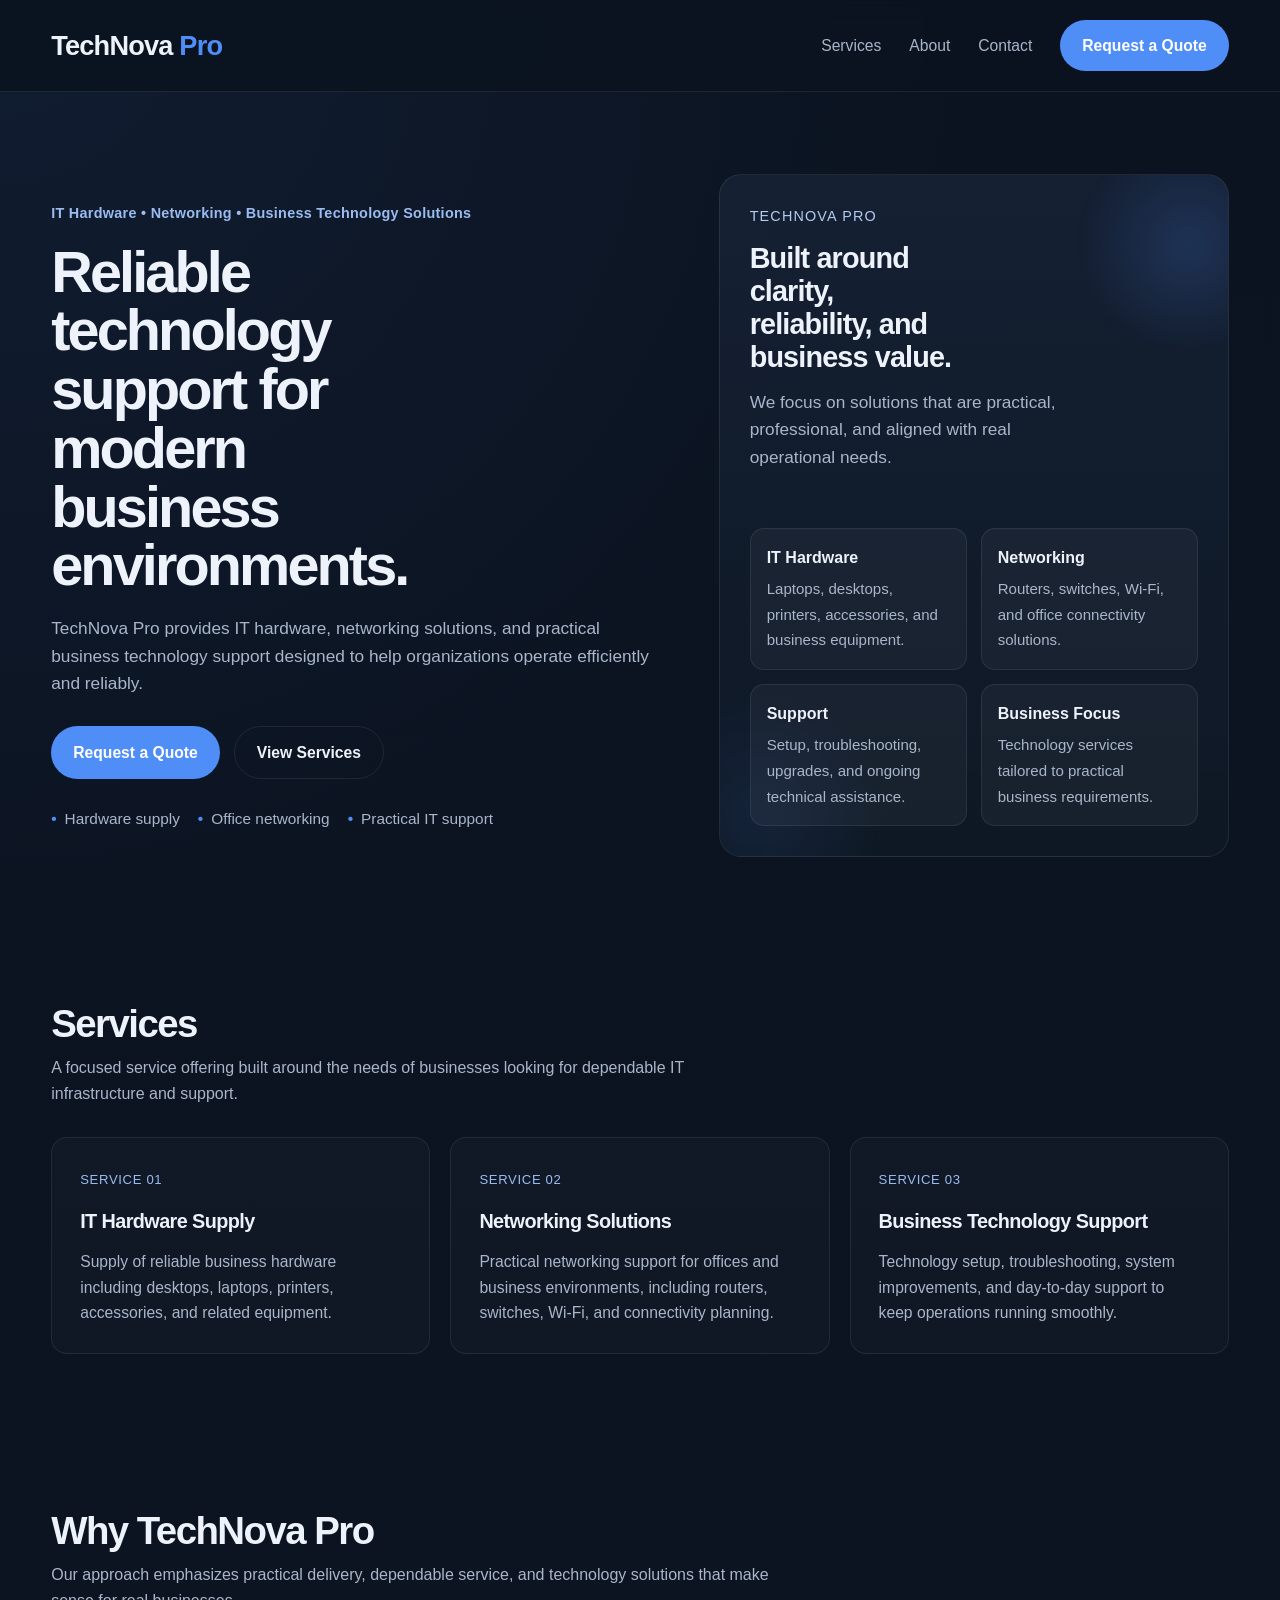
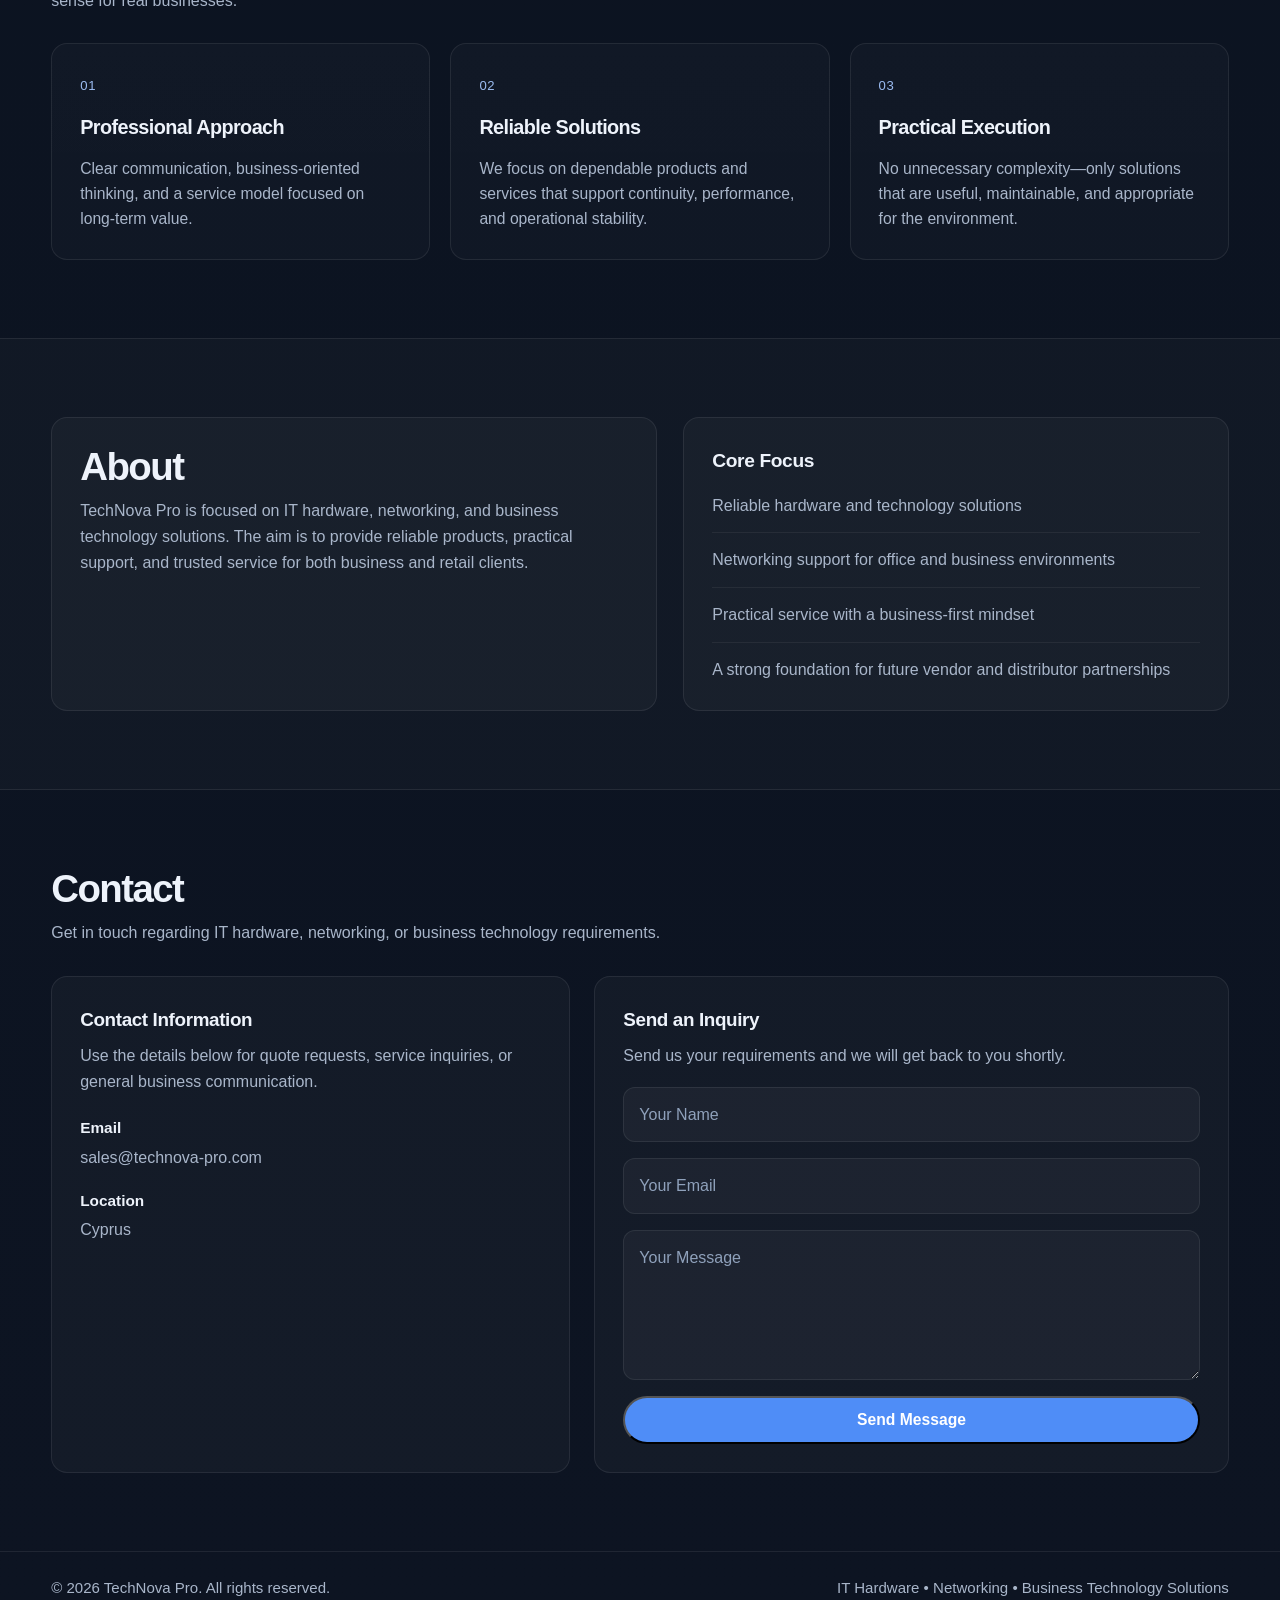
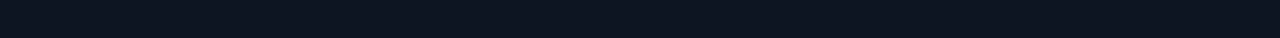
==== index.html @ 4ffefc3c "Split site into static pages and extract shared styles" ====
<!doctype html>
<html lang="en">
  <head>
    <meta charset="UTF-8" />
    <meta name="viewport" content="width=device-width, initial-scale=1.0" />
    <title>TechNova Pro | IT Hardware and Networking Solutions</title>
    <meta
      name="description"
      content="TechNova Pro provides IT hardware, networking, and business technology solutions for modern businesses."
    />
    <style>
      :root {
        --bg: #0d1422;
        --panel: #121c2d;
        --panel-2: #162235;
        --line: rgba(255, 255, 255, 0.08);
        --text: #eef3fb;
        --muted: #a9b6ca;
        --accent: #4f8df7;
        --accent-dark: #3d77dc;
        --max-width: 1180px;
        --radius: 16px;
      }

      * {
        box-sizing: border-box;
        margin: 0;
        padding: 0;
      }

      html {
        scroll-behavior: smooth;
      }

      body {
        font-family: Inter, Arial, Helvetica, sans-serif;
        background:
          radial-gradient(
            circle at top left,
            rgba(79, 141, 247, 0.08),
            transparent 28%
          ),
          linear-gradient(180deg, #0b1320 0%, #0d1422 100%);
        color: var(--text);
        line-height: 1.6;
      }

      a {
        color: inherit;
        text-decoration: none;
      }

      .container {
        width: min(92%, var(--max-width));
        margin: 0 auto;
      }

      .site-header {
        position: sticky;
        top: 0;
        z-index: 20;
        background: rgba(11, 19, 32, 0.9);
        backdrop-filter: blur(10px);
        border-bottom: 1px solid var(--line);
      }

      .nav {
        display: flex;
        align-items: center;
        justify-content: space-between;
        padding: 20px 0;
        gap: 24px;
      }

      .brand {
        font-size: 1.7rem;
        font-weight: 700;
        letter-spacing: -0.03em;
      }

      .brand span {
        color: var(--accent);
      }

      .nav-right {
        display: flex;
        align-items: center;
        gap: 28px;
      }

      .nav-links {
        display: flex;
        gap: 28px;
        color: var(--muted);
        font-size: 0.98rem;
      }

      .nav-links a:hover {
        color: var(--text);
      }

      .btn,
      .btn-outline {
        display: inline-flex;
        align-items: center;
        justify-content: center;
        border-radius: 999px;
        padding: 13px 22px;
        font-size: 0.98rem;
        font-weight: 600;
        transition: 0.2s ease;
      }

      .btn {
        background: var(--accent);
        color: #ffffff;
      }

      .btn:hover {
        background: var(--accent-dark);
      }

      .btn-outline {
        border: 1px solid var(--line);
        color: var(--text);
        background: transparent;
      }

      .btn-outline:hover {
        background: rgba(255, 255, 255, 0.03);
        border-color: rgba(255, 255, 255, 0.14);
      }

      .hero {
        padding: 82px 0 68px;
      }

      .hero-grid {
        display: grid;
        grid-template-columns: 1.1fr 0.9fr;
        gap: 44px;
        align-items: center;
      }

      .hero-label {
        display: inline-block;
        margin-bottom: 18px;
        color: #9bbcf1;
        font-size: 0.9rem;
        font-weight: 600;
        letter-spacing: 0.02em;
      }

      .hero h1 {
        font-size: clamp(2.8rem, 4.5vw, 4.6rem);
        line-height: 1.02;
        letter-spacing: -0.05em;
        max-width: 10ch;
        margin-bottom: 20px;
      }

      .hero p {
        color: var(--muted);
        font-size: 1.08rem;
        max-width: 620px;
        margin-bottom: 28px;
      }

      .hero-actions {
        display: flex;
        flex-wrap: wrap;
        gap: 14px;
        margin-bottom: 28px;
      }

      .hero-notes {
        display: flex;
        flex-wrap: wrap;
        gap: 18px;
        color: var(--muted);
        font-size: 0.96rem;
      }

      .hero-notes span::before {
        content: "•";
        color: var(--accent);
        margin-right: 8px;
        font-weight: 700;
      }

      .hero-panel {
        background: linear-gradient(
          180deg,
          rgba(22, 34, 53, 0.9),
          rgba(15, 24, 37, 0.95)
        );
        border: 1px solid var(--line);
        border-radius: 22px;
        padding: 30px;
        min-height: 480px;
        display: flex;
        flex-direction: column;
        justify-content: space-between;
        position: relative;
        overflow: hidden;
      }

      .hero-panel::before,
      .hero-panel::after {
        content: "";
        position: absolute;
        border-radius: 999px;
        filter: blur(8px);
        opacity: 0.55;
      }

      .hero-panel::before {
        width: 220px;
        height: 220px;
        right: -70px;
        top: -40px;
        background: radial-gradient(
          circle,
          rgba(79, 141, 247, 0.34),
          transparent 70%
        );
      }

      .hero-panel::after {
        width: 260px;
        height: 260px;
        left: -90px;
        bottom: -90px;
        background: radial-gradient(
          circle,
          rgba(79, 141, 247, 0.18),
          transparent 70%
        );
      }

      .panel-top,
      .panel-bottom {
        position: relative;
        z-index: 1;
      }

      .panel-kicker {
        color: #b4caf1;
        font-size: 0.9rem;
        text-transform: uppercase;
        letter-spacing: 0.08em;
        margin-bottom: 14px;
      }

      .panel-top h3 {
        font-size: 1.8rem;
        line-height: 1.15;
        letter-spacing: -0.03em;
        margin-bottom: 14px;
        max-width: 13ch;
      }

      .panel-top p {
        color: var(--muted);
        max-width: 36ch;
      }

      .panel-grid {
        display: grid;
        grid-template-columns: 1fr 1fr;
        gap: 14px;
        margin-top: 28px;
      }

      .mini-card {
        background: rgba(255, 255, 255, 0.04);
        border: 1px solid var(--line);
        border-radius: 14px;
        padding: 16px;
      }

      .mini-card strong {
        display: block;
        font-size: 1rem;
        margin-bottom: 6px;
      }

      .mini-card span {
        color: var(--muted);
        font-size: 0.94rem;
      }

      section {
        padding: 78px 0;
      }

      .section-head {
        display: flex;
        justify-content: space-between;
        align-items: end;
        gap: 20px;
        margin-bottom: 30px;
      }

      .section-head h2 {
        font-size: clamp(1.9rem, 3vw, 2.8rem);
        line-height: 1.1;
        letter-spacing: -0.04em;
        margin-bottom: 10px;
      }

      .section-head p,
      .text-muted {
        color: var(--muted);
        max-width: 720px;
      }

      .services-grid,
      .why-grid {
        display: grid;
        grid-template-columns: repeat(3, 1fr);
        gap: 20px;
      }

      .card {
        background: linear-gradient(
          180deg,
          rgba(255, 255, 255, 0.025),
          rgba(255, 255, 255, 0.02)
        );
        border: 1px solid var(--line);
        border-radius: var(--radius);
        padding: 28px;
      }

      .card-tag {
        display: inline-block;
        font-size: 0.82rem;
        color: #9bbcf1;
        margin-bottom: 16px;
        letter-spacing: 0.05em;
        text-transform: uppercase;
      }

      .card h3 {
        font-size: 1.24rem;
        margin-bottom: 12px;
        letter-spacing: -0.03em;
      }

      .card p {
        color: var(--muted);
        font-size: 0.98rem;
      }

      .about {
        border-top: 1px solid var(--line);
        border-bottom: 1px solid var(--line);
        background: rgba(255, 255, 255, 0.02);
      }

      .about-grid {
        display: grid;
        grid-template-columns: 1fr 0.9fr;
        gap: 26px;
        align-items: stretch;
      }

      .about-panel {
        background: rgba(255, 255, 255, 0.03);
        border: 1px solid var(--line);
        border-radius: var(--radius);
        padding: 28px;
      }

      .about-list {
        list-style: none;
        display: grid;
        gap: 14px;
        color: var(--muted);
        margin-top: 16px;
      }

      .about-list li {
        padding-bottom: 14px;
        border-bottom: 1px solid rgba(255, 255, 255, 0.06);
      }

      .about-list li:last-child {
        border-bottom: none;
        padding-bottom: 0;
      }

      .contact-grid {
        display: grid;
        grid-template-columns: 0.9fr 1.1fr;
        gap: 24px;
      }

      .contact-card,
      .form-card {
        background: rgba(255, 255, 255, 0.03);
        border: 1px solid var(--line);
        border-radius: var(--radius);
        padding: 28px;
      }

      .contact-block {
        margin-top: 22px;
        display: grid;
        gap: 18px;
      }

      .contact-block div strong {
        display: block;
        margin-bottom: 4px;
        font-size: 0.96rem;
      }

      .contact-block div span {
        color: var(--muted);
      }

      form {
        display: grid;
        gap: 16px;
        margin-top: 18px;
      }

      input,
      textarea {
        width: 100%;
        font: inherit;
        color: var(--text);
        background: rgba(255, 255, 255, 0.04);
        border: 1px solid var(--line);
        border-radius: 12px;
        padding: 14px 15px;
      }

      textarea {
        min-height: 150px;
        resize: vertical;
      }

      input::placeholder,
      textarea::placeholder {
        color: #8fa1bb;
      }

      .site-footer {
        padding: 24px 0 38px;
        border-top: 1px solid var(--line);
        color: var(--muted);
        font-size: 0.94rem;
      }

      .footer-row {
        display: flex;
        justify-content: space-between;
        gap: 18px;
        flex-wrap: wrap;
      }

      @media (max-width: 980px) {
        .hero-grid,
        .services-grid,
        .why-grid,
        .about-grid,
        .contact-grid {
          grid-template-columns: 1fr;
        }

        .hero-panel {
          min-height: auto;
        }
      }

      @media (max-width: 760px) {
        .nav {
          flex-direction: column;
          align-items: flex-start;
        }

        .nav-right {
          width: 100%;
          flex-direction: column;
          align-items: flex-start;
          gap: 16px;
        }

        .nav-links {
          flex-wrap: wrap;
          gap: 16px;
        }

        .hero h1 {
          max-width: 100%;
        }

        .panel-grid {
          grid-template-columns: 1fr;
        }
      }
    </style>
  </head>
  <body>
    <header class="site-header">
      <div class="container nav">
        <a href="index.html" class="brand">TechNova <span>Pro</span></a>

        <div class="nav-right">
          <nav class="nav-links">
            <a href="services.html">Services</a>
            <a href="about.html">About</a>
            <a href="contact.html">Contact</a>
          </nav>
          <a href="contact.html" class="btn">Request a Quote</a>
        </div>
      </div>
    </header>

    <main>
      <section class="hero" id="home">
        <div class="container hero-grid">
          <div>
            <div class="hero-label">
              IT Hardware • Networking • Business Technology Solutions
            </div>
            <h1>
              Reliable technology support for modern business environments.
            </h1>
            <p>
              TechNova Pro provides IT hardware, networking solutions, and
              practical business technology support designed to help
              organizations operate efficiently and reliably.
            </p>

            <div class="hero-actions">
              <a href="contact.html" class="btn">Request a Quote</a>
              <a href="services.html" class="btn-outline">View Services</a>
            </div>

            <div class="hero-notes">
              <span>Hardware supply</span>
              <span>Office networking</span>
              <span>Practical IT support</span>
            </div>
          </div>

          <aside class="hero-panel">
            <div class="panel-top">
              <div class="panel-kicker">TechNova Pro</div>
              <h3>Built around clarity, reliability, and business value.</h3>
              <p>
                We focus on solutions that are practical, professional, and
                aligned with real operational needs.
              </p>
            </div>

            <div class="panel-bottom">
              <div class="panel-grid">
                <div class="mini-card">
                  <strong>IT Hardware</strong>
                  <span
                    >Laptops, desktops, printers, accessories, and business
                    equipment.</span
                  >
                </div>
                <div class="mini-card">
                  <strong>Networking</strong>
                  <span
                    >Routers, switches, Wi-Fi, and office connectivity
                    solutions.</span
                  >
                </div>
                <div class="mini-card">
                  <strong>Support</strong>
                  <span
                    >Setup, troubleshooting, upgrades, and ongoing technical
                    assistance.</span
                  >
                </div>
                <div class="mini-card">
                  <strong>Business Focus</strong>
                  <span
                    >Technology services tailored to practical business
                    requirements.</span
                  >
                </div>
              </div>
            </div>
          </aside>
        </div>
      </section>

      <section id="services">
        <div class="container">
          <div class="section-head">
            <div>
              <h2>Services</h2>
              <p>
                A focused service offering built around the needs of businesses
                looking for dependable IT infrastructure and support.
              </p>
            </div>
          </div>

          <div class="services-grid">
            <article class="card">
              <div class="card-tag">Service 01</div>
              <h3>IT Hardware Supply</h3>
              <p>
                Supply of reliable business hardware including desktops,
                laptops, printers, accessories, and related equipment.
              </p>
            </article>

            <article class="card">
              <div class="card-tag">Service 02</div>
              <h3>Networking Solutions</h3>
              <p>
                Practical networking support for offices and business
                environments, including routers, switches, Wi-Fi, and
                connectivity planning.
              </p>
            </article>

            <article class="card">
              <div class="card-tag">Service 03</div>
              <h3>Business Technology Support</h3>
              <p>
                Technology setup, troubleshooting, system improvements, and
                day-to-day support to keep operations running smoothly.
              </p>
            </article>
          </div>
        </div>
      </section>

      <section>
        <div class="container">
          <div class="section-head">
            <div>
              <h2>Why TechNova Pro</h2>
              <p>
                Our approach emphasizes practical delivery, dependable service,
                and technology solutions that make sense for real businesses.
              </p>
            </div>
          </div>

          <div class="why-grid">
            <article class="card">
              <div class="card-tag">01</div>
              <h3>Professional Approach</h3>
              <p>
                Clear communication, business-oriented thinking, and a service
                model focused on long-term value.
              </p>
            </article>

            <article class="card">
              <div class="card-tag">02</div>
              <h3>Reliable Solutions</h3>
              <p>
                We focus on dependable products and services that support
                continuity, performance, and operational stability.
              </p>
            </article>

            <article class="card">
              <div class="card-tag">03</div>
              <h3>Practical Execution</h3>
              <p>
                No unnecessary complexity—only solutions that are useful,
                maintainable, and appropriate for the environment.
              </p>
            </article>
          </div>
        </div>
      </section>

      <section class="about" id="about">
        <div class="container about-grid">
          <div class="about-panel">
            <div class="section-head" style="margin-bottom: 0; display: block">
              <h2>About</h2>
              <p>
                TechNova Pro is focused on IT hardware, networking, and business
                technology solutions. The aim is to provide reliable products,
                practical support, and trusted service for both business and
                retail clients.
              </p>
            </div>
          </div>

          <div class="about-panel">
            <h3
              style="
                font-size: 1.2rem;
                margin-bottom: 8px;
                letter-spacing: -0.02em;
              "
            >
              Core Focus
            </h3>
            <ul class="about-list">
              <li>Reliable hardware and technology solutions</li>
              <li>Networking support for office and business environments</li>
              <li>Practical service with a business-first mindset</li>
              <li>
                A strong foundation for future vendor and distributor
                partnerships
              </li>
            </ul>
          </div>
        </div>
      </section>

      <section id="contact">
        <div class="container">
          <div class="section-head">
            <div>
              <h2>Contact</h2>
              <p>
                Get in touch regarding IT hardware, networking, or business
                technology requirements.
              </p>
            </div>
          </div>

          <div class="contact-grid">
            <div class="contact-card">
              <h3
                style="
                  font-size: 1.18rem;
                  margin-bottom: 8px;
                  letter-spacing: -0.02em;
                "
              >
                Contact Information
              </h3>
              <p class="text-muted">
                Use the details below for quote requests, service inquiries, or
                general business communication.
              </p>

              <div class="contact-block">
                <div>
                  <strong>Email</strong>
                  <span>
                    <a href="mailto:sales@technova-pro.com"
                      >sales@technova-pro.com</a
                    >
                  </span>
                </div>
                <div>
                  <strong>Location</strong>
                  <span>Cyprus</span>
                </div>
              </div>
            </div>

            <div class="form-card">
              <h3
                style="
                  font-size: 1.18rem;
                  margin-bottom: 8px;
                  letter-spacing: -0.02em;
                "
              >
                Send an Inquiry
              </h3>
              <p class="text-muted">
                Send us your requirements and we will get back to you shortly.
              </p>

              <form
                id="contact-form"
                name="contact"
                method="POST"
                action="/"
                netlify="true"
                data-netlify="true"
                data-netlify-honeypot="bot-field"
              >
                <input type="hidden" name="form-name" value="contact" />
                <p hidden>
                  <label>
                    Don’t fill this out if you’re human:
                    <input name="bot-field" />
                  </label>
                </p>

                <input
                  type="text"
                  name="name"
                  placeholder="Your Name"
                  autocomplete="name"
                  aria-label="Your name"
                  required
                />

                <input
                  type="email"
                  name="email"
                  placeholder="Your Email"
                  autocomplete="email"
                  aria-label="Your email"
                  required
                />

                <textarea
                  name="message"
                  placeholder="Your Message"
                  aria-label="Your message"
                  required
                ></textarea>

                <button type="submit" class="btn">Send Message</button>

                <p
                  id="contact-success"
                  class="text-muted"
                  hidden
                  role="status"
                  aria-live="polite"
                  tabindex="-1"
                  style="color: #9fe3b0; margin-top: -2px"
                >
                  Thank you. Your inquiry has been sent successfully.
                </p>

                <p
                  id="contact-error"
                  class="text-muted"
                  hidden
                  role="alert"
                  aria-live="polite"
                  tabindex="-1"
                  style="color: #ff9a9a; margin-top: -2px"
                >
                  Something went wrong. Please try again.
                </p>
              </form>
            </div>
          </div>
        </div>
      </section>
    </main>

    <footer class="site-footer">
      <div class="container footer-row">
        <p>© 2026 TechNova Pro. All rights reserved.</p>
        <p>IT Hardware • Networking • Business Technology Solutions</p>
      </div>
    </footer>

    <script>
      (function () {
        var form = document.getElementById("contact-form");
        var success = document.getElementById("contact-success");
        var error = document.getElementById("contact-error");
        var submitButton = form ? form.querySelector('button[type="submit"]') : null;
        var defaultButtonText = submitButton ? submitButton.textContent : "";

        if (!form || !success || !error || !submitButton) return;

        function encode(formData) {
          return Array.from(formData.entries())
            .map(function (entry) {
              return (
                encodeURIComponent(entry[0]) +
                "=" +
                encodeURIComponent(entry[1])
              );
            })
            .join("&");
        }

        function setStatus(activeMessage) {
          success.hidden = activeMessage !== success;
          error.hidden = activeMessage !== error;

          if (activeMessage) {
            activeMessage.focus();
          }
        }

        form.addEventListener("input", function () {
          setStatus(null);
        });

        form.addEventListener("submit", function (event) {
          event.preventDefault();
          setStatus(null);
          submitButton.disabled = true;
          submitButton.setAttribute("aria-disabled", "true");
          submitButton.textContent = "Sending...";
          submitButton.setAttribute("aria-busy", "true");

          var formData = new FormData(form);

          fetch("/", {
            method: "POST",
            headers: {
              "Content-Type": "application/x-www-form-urlencoded",
            },
            body: encode(formData),
          })
            .then(function (response) {
              if (!response.ok) throw new Error("Request failed");
              form.reset();
              setStatus(success);
            })
            .catch(function () {
              setStatus(error);
            })
            .finally(function () {
              submitButton.disabled = false;
              submitButton.removeAttribute("aria-disabled");
              submitButton.textContent = defaultButtonText;
              submitButton.removeAttribute("aria-busy");
            });
        });
      })();
    </script>
  </body>
</html>
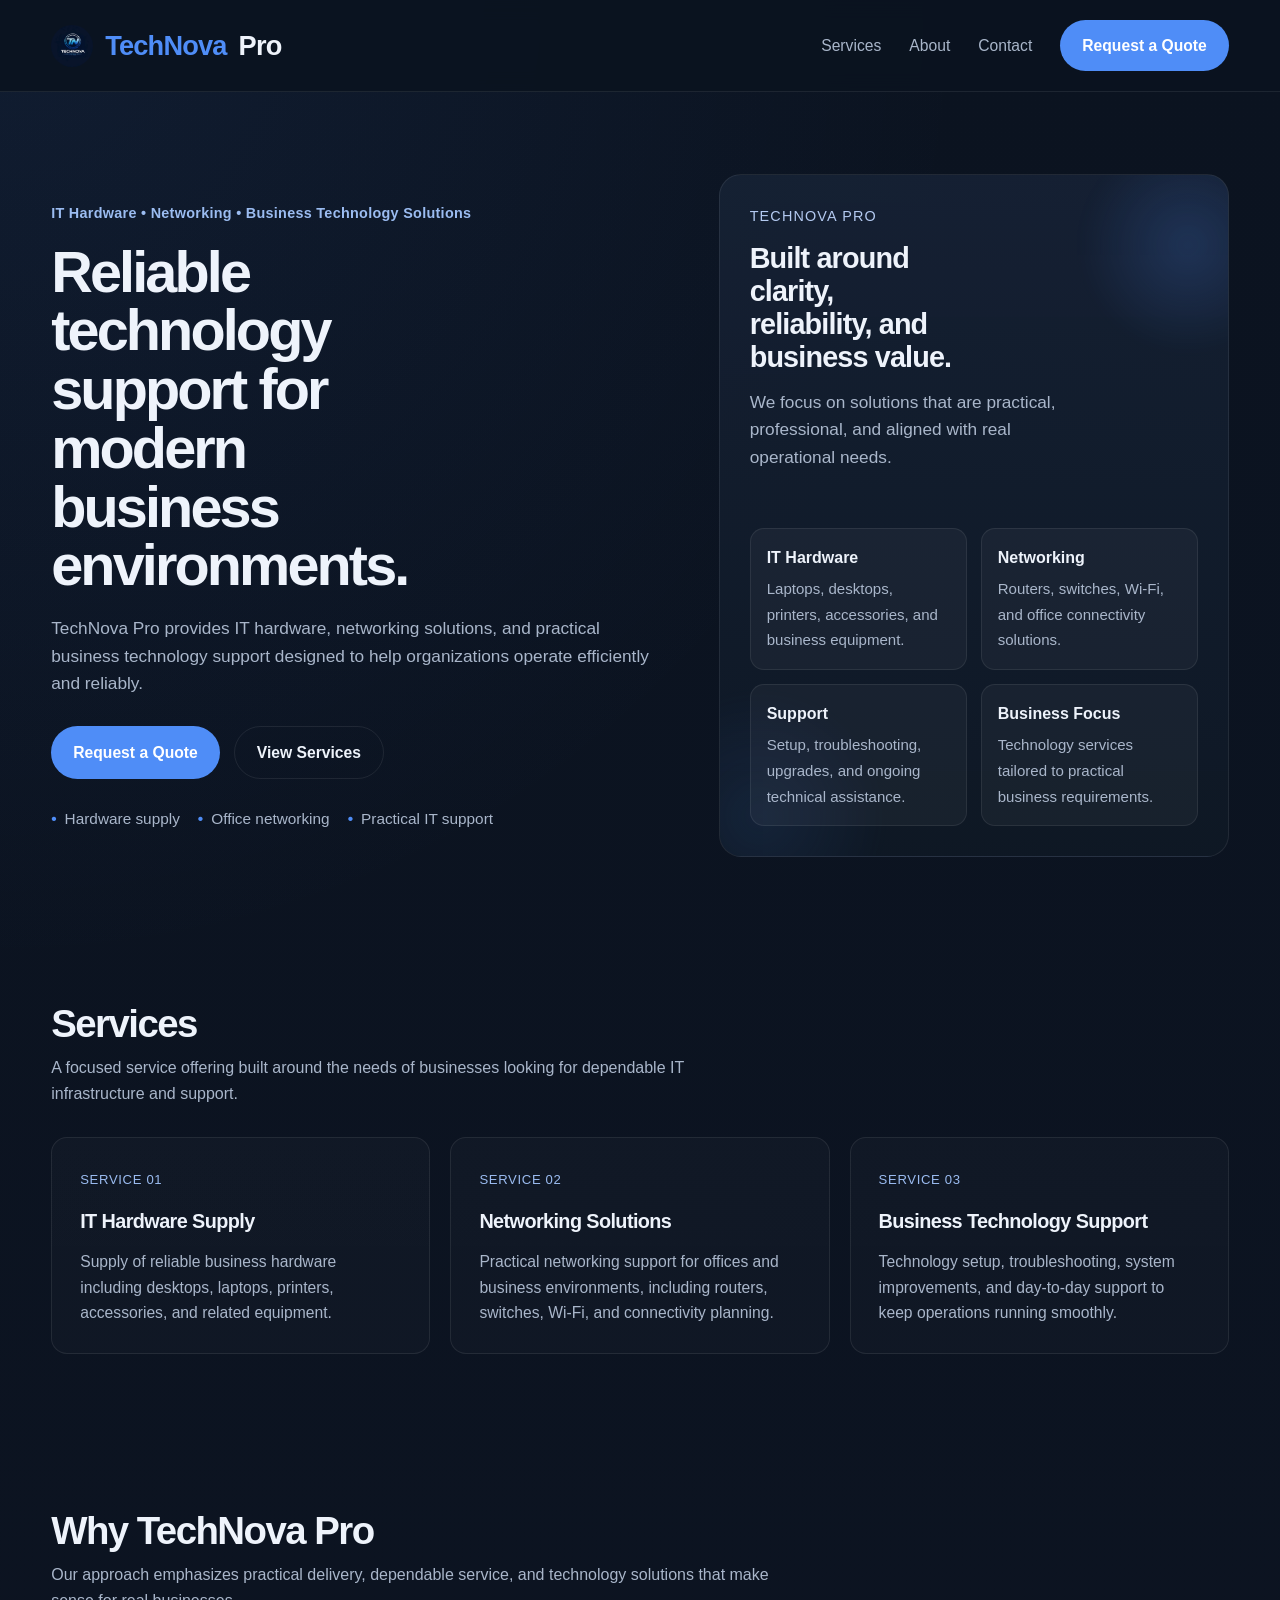
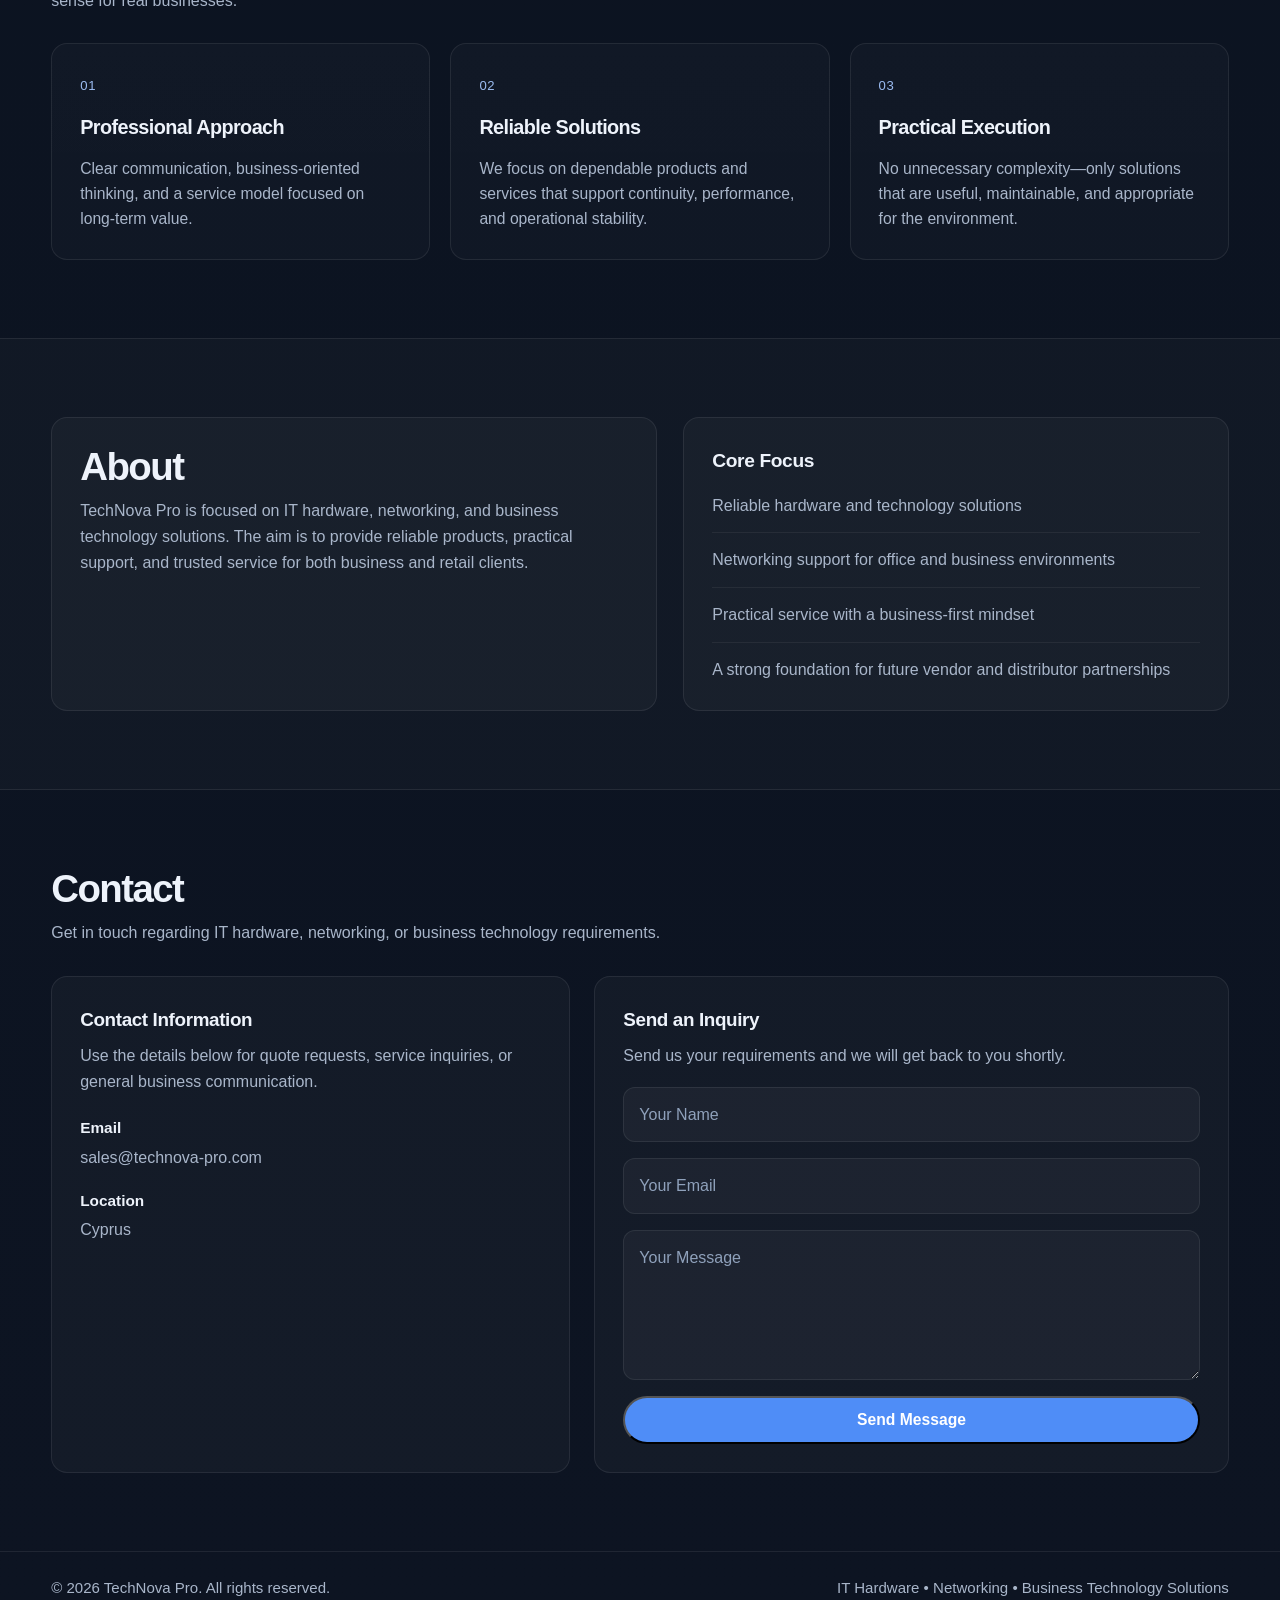
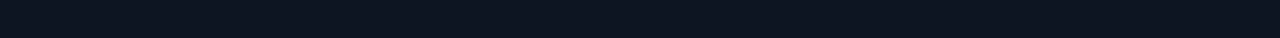
==== commit 4cee6ed3: "Add site logo and favicon across all pages" ====
--- a/index.html
+++ b/index.html
@@ -7,6 +7,15 @@
     <meta
       name="description"
       content="TechNova Pro provides IT hardware, networking, and business technology solutions for modern businesses."
+    />
+    <link
+      rel="icon"
+      type="image/jpeg"
+      href="assets/662115644_2135225717299164_4491362638966618411_n.jpg"
+    />
+    <link
+      rel="apple-touch-icon"
+      href="assets/662115644_2135225717299164_4491362638966618411_n.jpg"
     />
     <style>
       :root {
@@ -73,9 +82,20 @@
       }
 
       .brand {
+        display: inline-flex;
+        align-items: center;
+        gap: 12px;
         font-size: 1.7rem;
         font-weight: 700;
         letter-spacing: -0.03em;
+      }
+
+      .brand-logo {
+        width: 42px;
+        height: 42px;
+        object-fit: cover;
+        border-radius: 50%;
+        flex-shrink: 0;
       }
 
       .brand span {
@@ -507,7 +527,14 @@
   <body>
     <header class="site-header">
       <div class="container nav">
-        <a href="index.html" class="brand">TechNova <span>Pro</span></a>
+        <a href="index.html" class="brand">
+          <img
+            src="assets/662115644_2135225717299164_4491362638966618411_n.jpg"
+            alt="TechNova Pro logo"
+            class="brand-logo"
+          />
+          <span>TechNova</span> Pro
+        </a>
 
         <div class="nav-right">
           <nav class="nav-links">
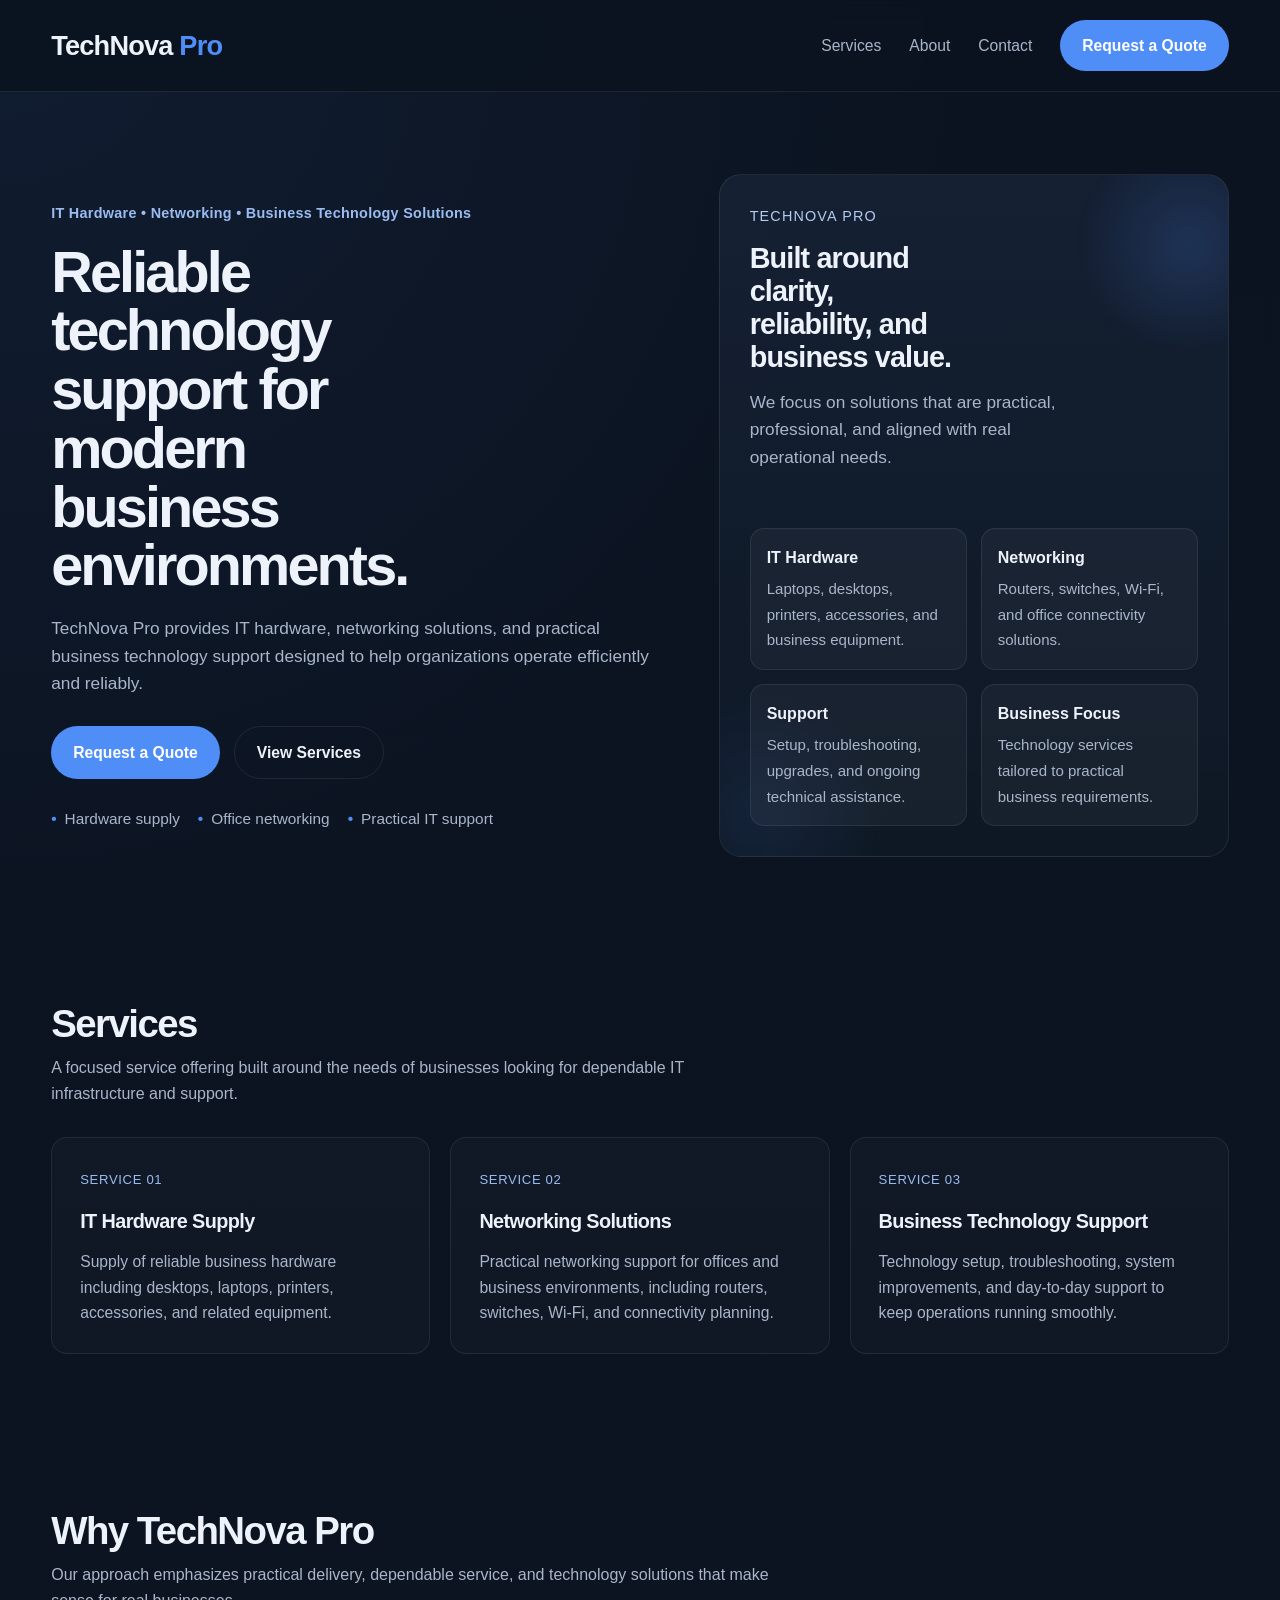
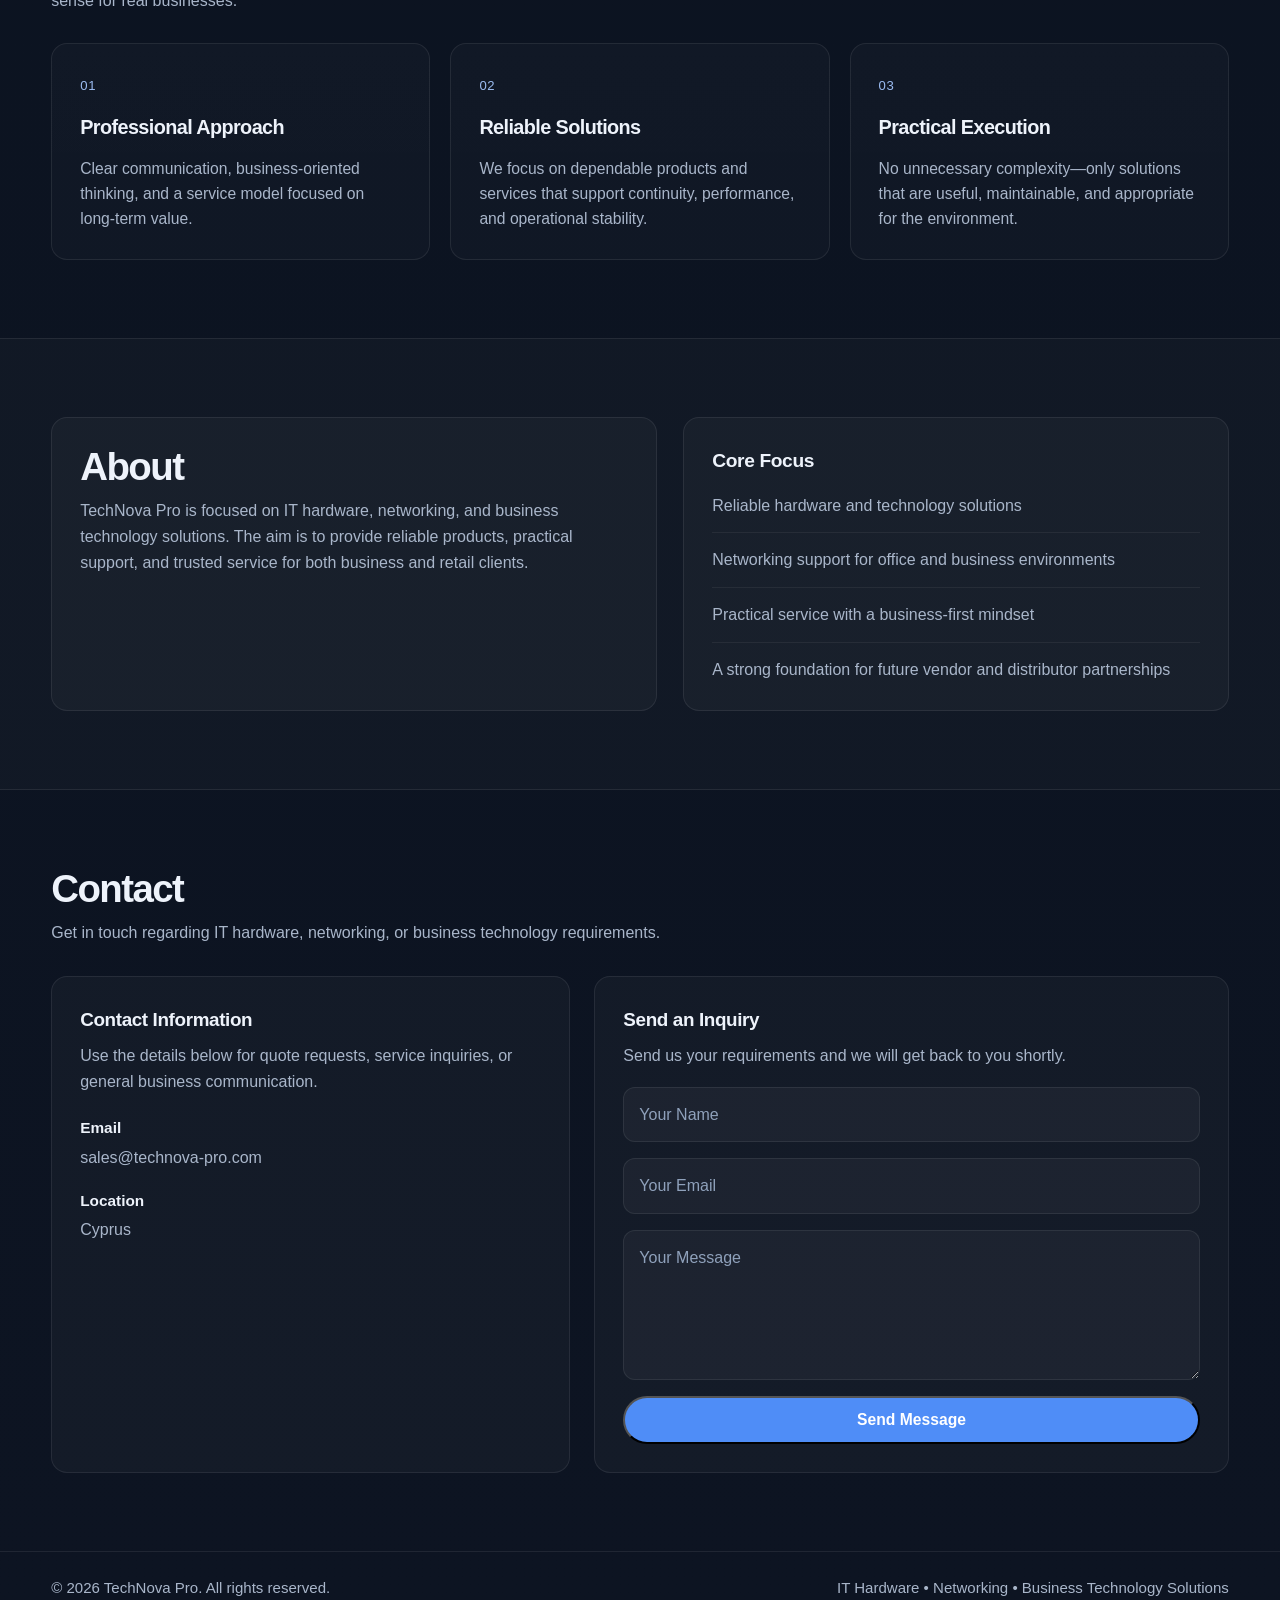
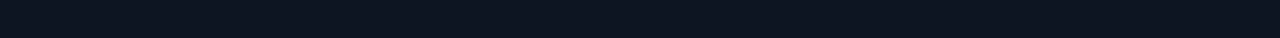
==== commit d068bbe4: "Add favicon.ico and remove header logo image" ====
--- a/index.html
+++ b/index.html
@@ -8,15 +8,8 @@
       name="description"
       content="TechNova Pro provides IT hardware, networking, and business technology solutions for modern businesses."
     />
-    <link
-      rel="icon"
-      type="image/jpeg"
-      href="assets/662115644_2135225717299164_4491362638966618411_n.jpg"
-    />
-    <link
-      rel="apple-touch-icon"
-      href="assets/662115644_2135225717299164_4491362638966618411_n.jpg"
-    />
+    <link rel="icon" href="favicon.ico" sizes="any" />
+    <link rel="shortcut icon" href="favicon.ico" />
     <style>
       :root {
         --bg: #0d1422;
@@ -82,20 +75,9 @@
       }
 
       .brand {
-        display: inline-flex;
-        align-items: center;
-        gap: 12px;
         font-size: 1.7rem;
         font-weight: 700;
         letter-spacing: -0.03em;
-      }
-
-      .brand-logo {
-        width: 42px;
-        height: 42px;
-        object-fit: cover;
-        border-radius: 50%;
-        flex-shrink: 0;
       }
 
       .brand span {
@@ -527,14 +509,7 @@
   <body>
     <header class="site-header">
       <div class="container nav">
-        <a href="index.html" class="brand">
-          <img
-            src="assets/662115644_2135225717299164_4491362638966618411_n.jpg"
-            alt="TechNova Pro logo"
-            class="brand-logo"
-          />
-          <span>TechNova</span> Pro
-        </a>
+        <a href="index.html" class="brand">TechNova <span>Pro</span></a>
 
         <div class="nav-right">
           <nav class="nav-links">
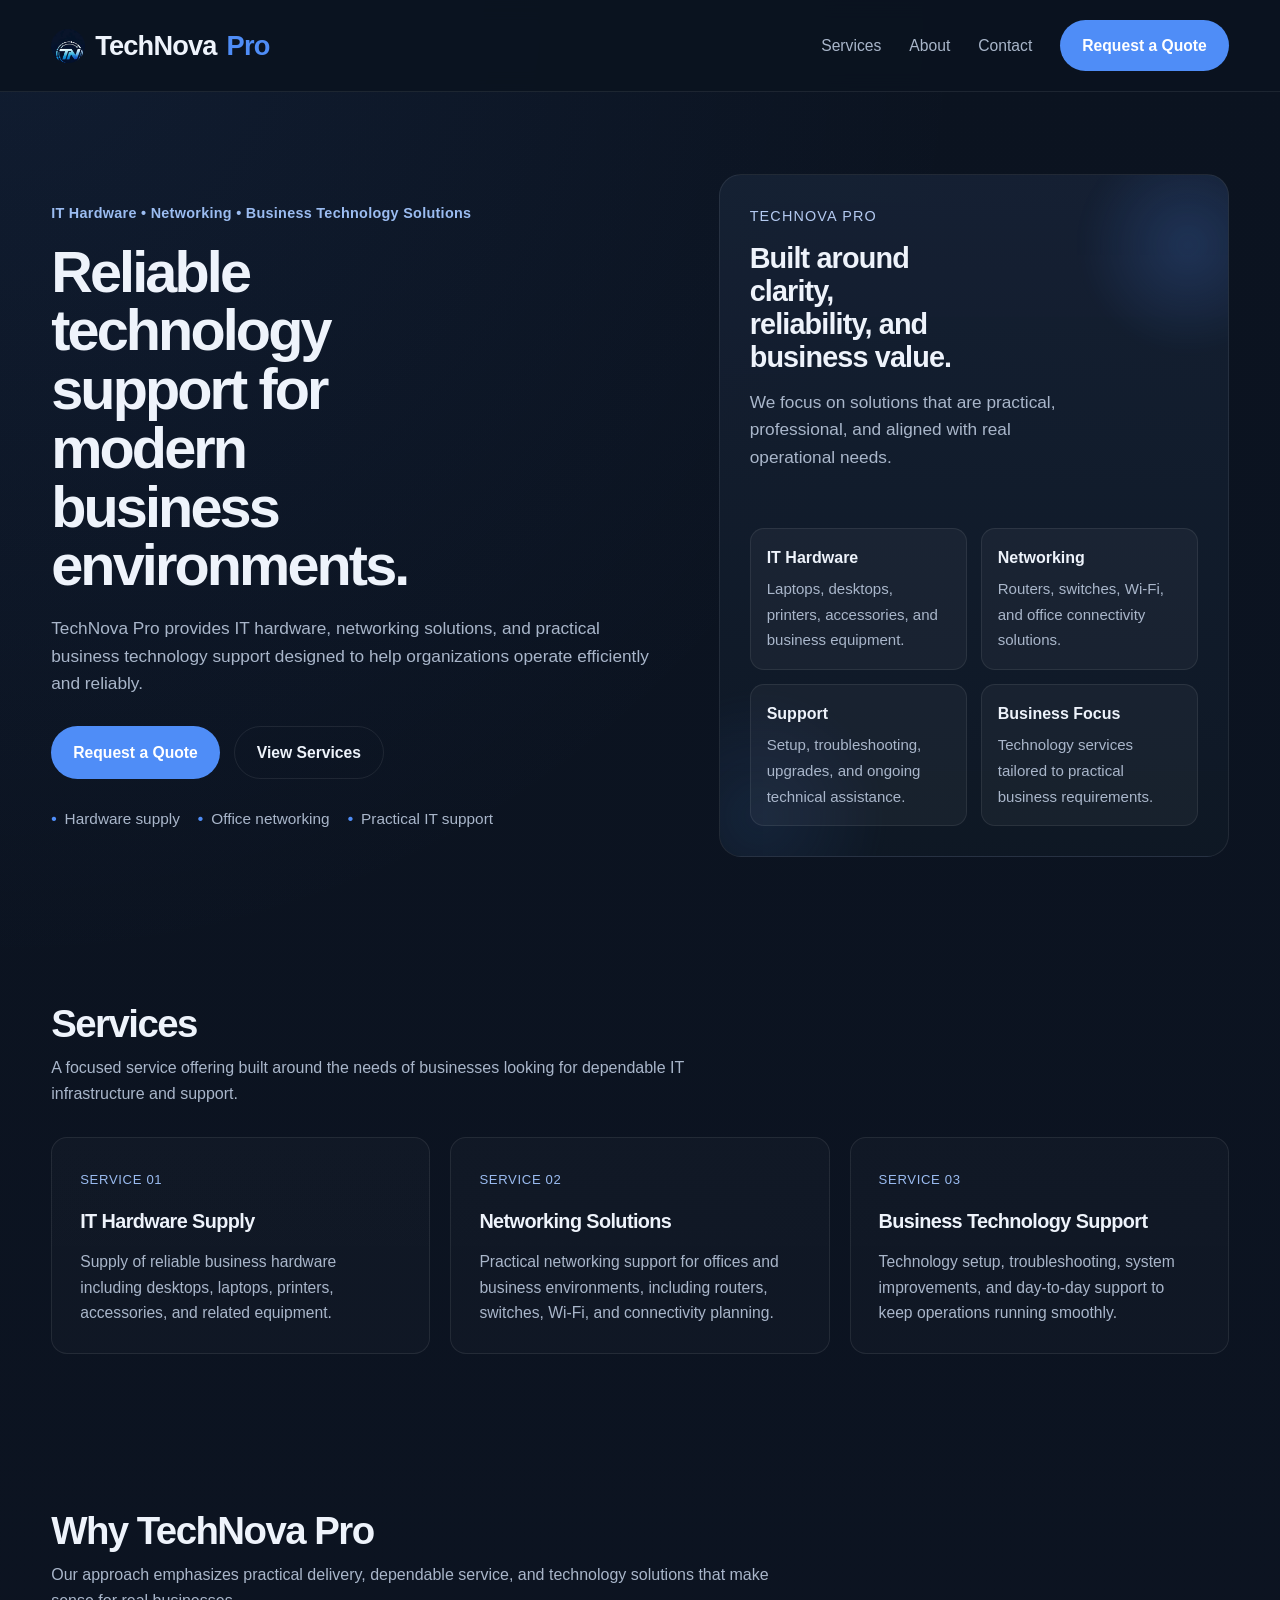
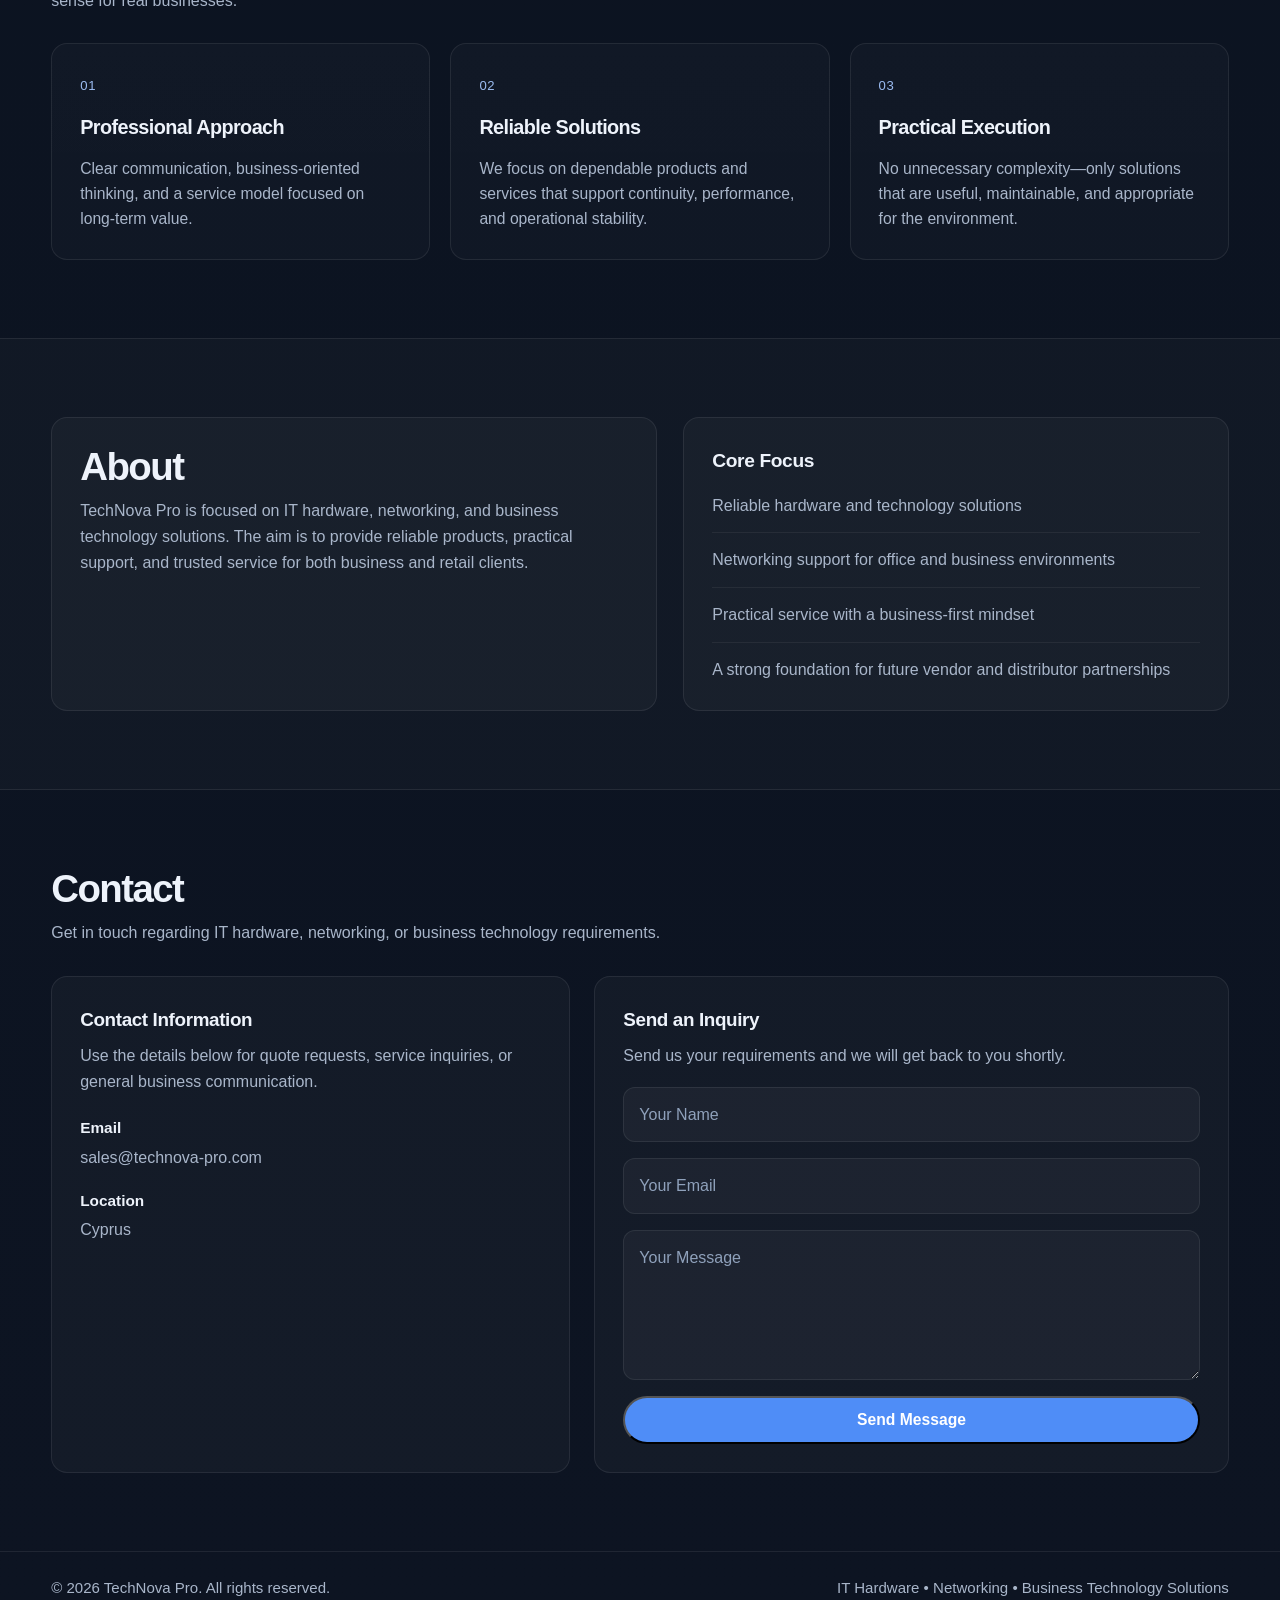
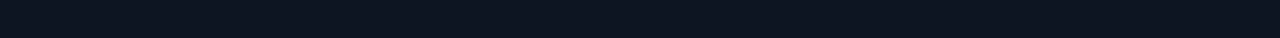
==== commit 48ae5666: "Add brand mark and multi-size favicon assets across all pages" ====
--- a/index.html
+++ b/index.html
@@ -8,8 +8,11 @@
       name="description"
       content="TechNova Pro provides IT hardware, networking, and business technology solutions for modern businesses."
     />
-    <link rel="icon" href="favicon.ico" sizes="any" />
-    <link rel="shortcut icon" href="favicon.ico" />
+    <link rel="icon" href="/favicon.ico?v=2" sizes="any" />
+    <link rel="icon" type="image/png" sizes="32x32" href="/favicon-32x32.png?v=2" />
+    <link rel="icon" type="image/png" sizes="16x16" href="/favicon-16x16.png?v=2" />
+    <link rel="apple-touch-icon" href="/apple-touch-icon.png?v=2" />
+    <link rel="shortcut icon" href="/favicon.ico?v=2" />
     <style>
       :root {
         --bg: #0d1422;
@@ -75,9 +78,20 @@
       }
 
       .brand {
+        display: inline-flex;
+        align-items: center;
+        gap: 10px;
         font-size: 1.7rem;
         font-weight: 700;
         letter-spacing: -0.03em;
+      }
+
+      .brand-logo {
+        width: 34px;
+        height: 34px;
+        border-radius: 50%;
+        object-fit: cover;
+        flex-shrink: 0;
       }
 
       .brand span {
@@ -509,7 +523,10 @@
   <body>
     <header class="site-header">
       <div class="container nav">
-        <a href="index.html" class="brand">TechNova <span>Pro</span></a>
+        <a href="index.html" class="brand">
+          <img src="assets/logo-mark.png" alt="TechNova Pro logo" class="brand-logo" />
+          TechNova <span>Pro</span>
+        </a>
 
         <div class="nav-right">
           <nav class="nav-links">
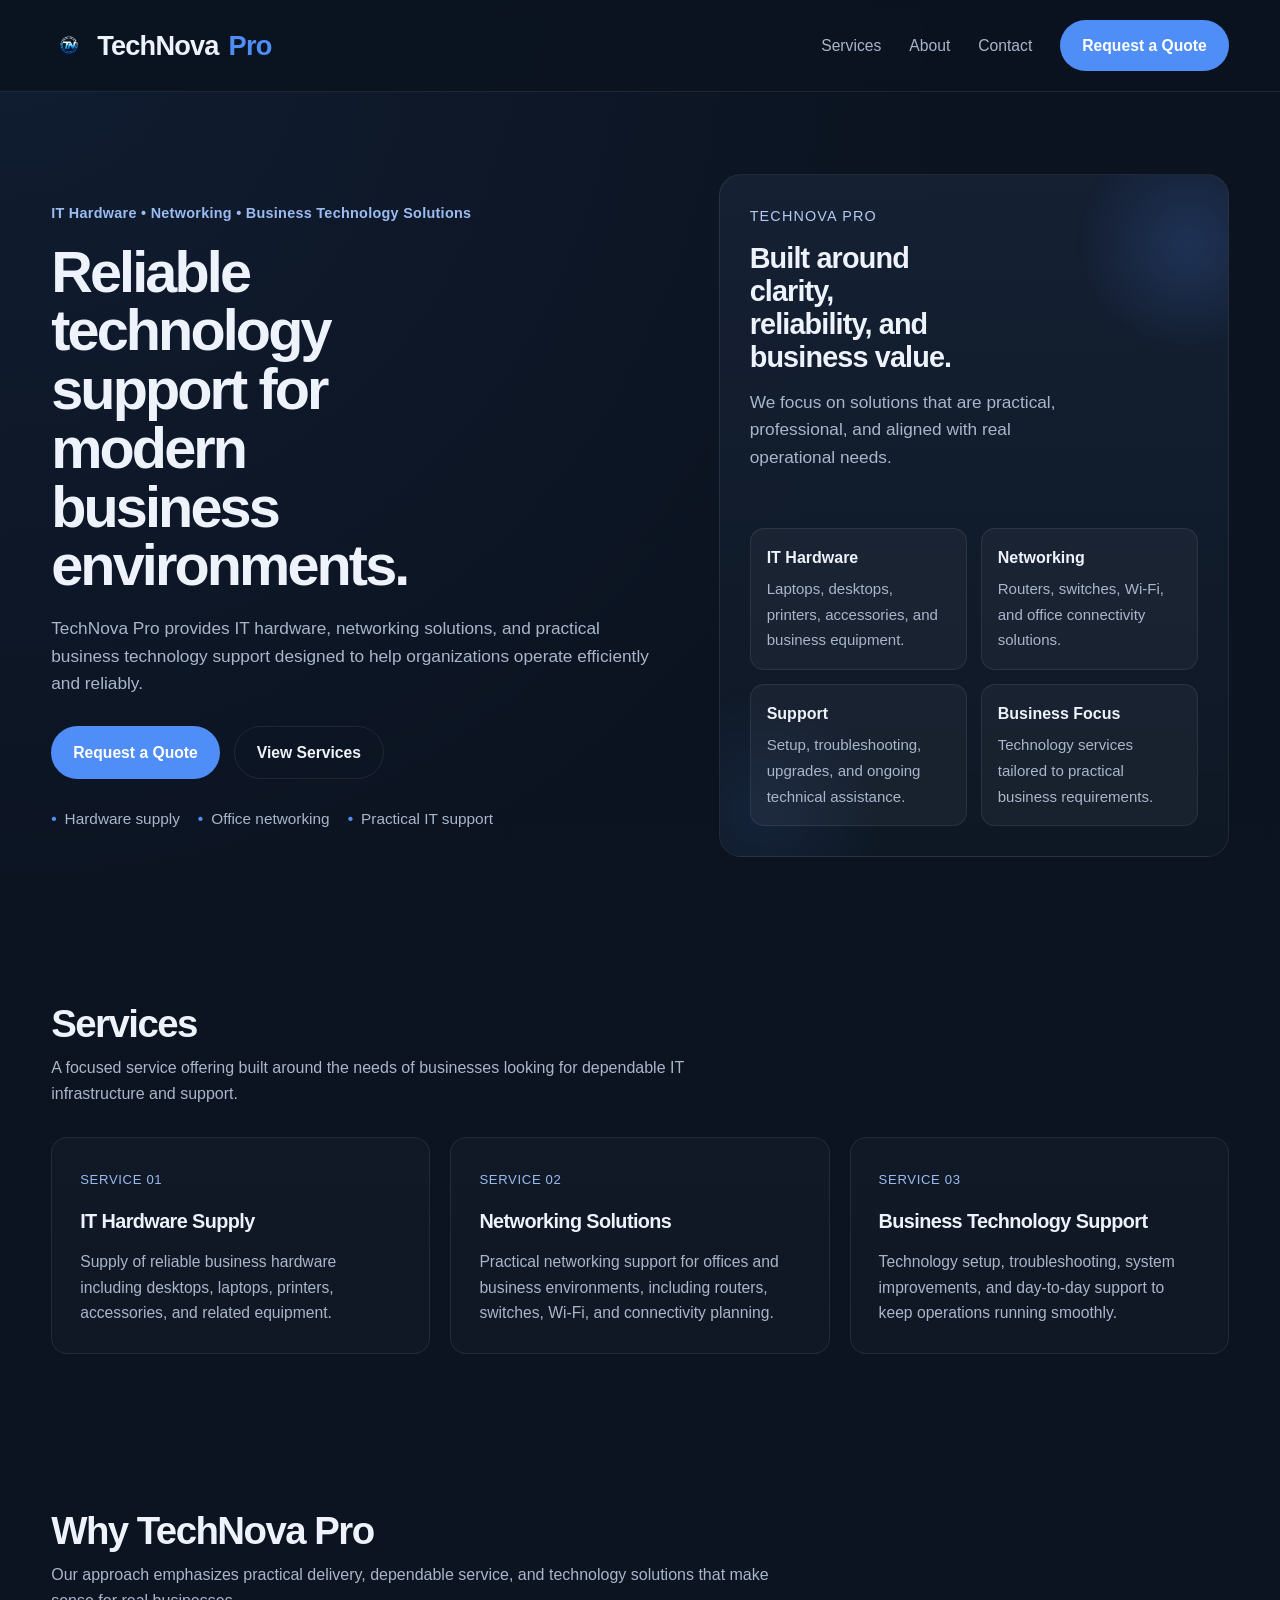
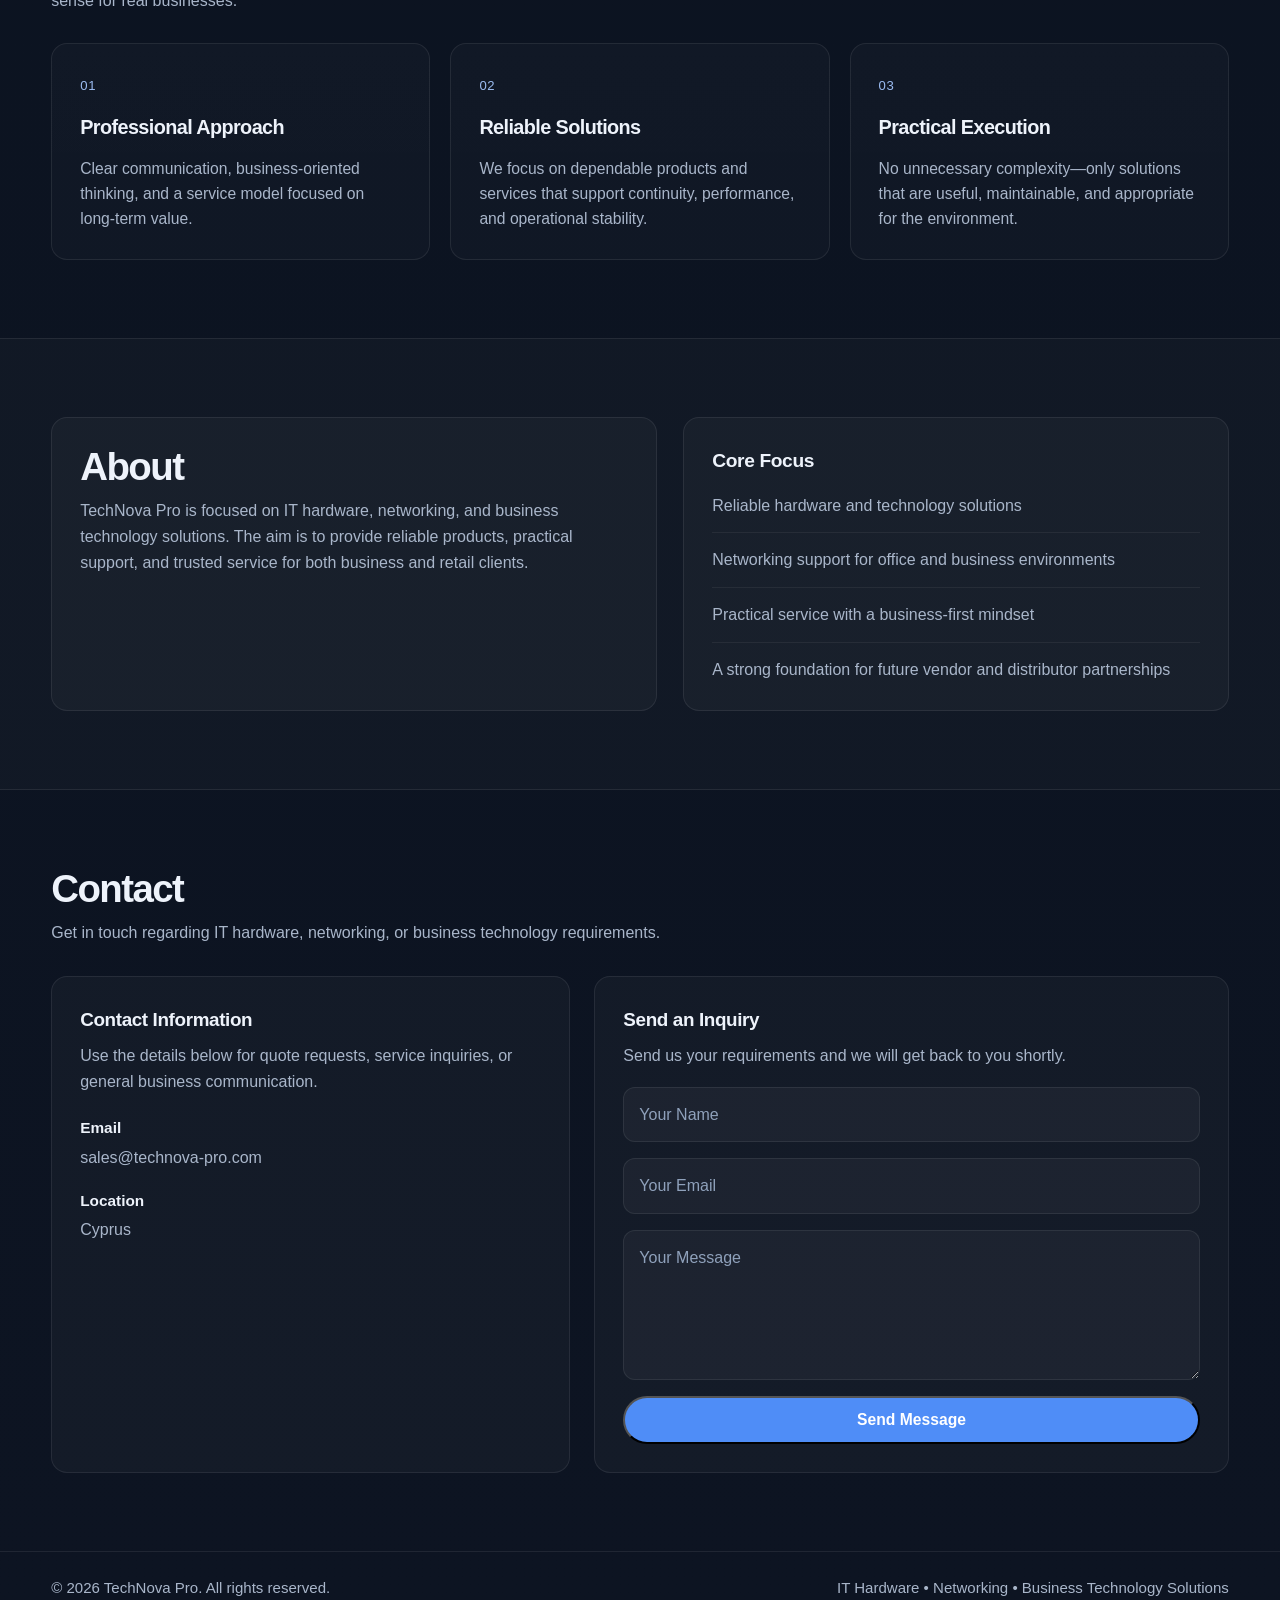
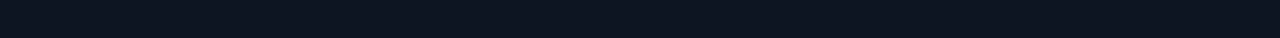
==== commit 40c8b5b2: "Refine brand logo crop and align navbar logo positioning" ====
--- a/index.html
+++ b/index.html
@@ -8,11 +8,39 @@
       name="description"
       content="TechNova Pro provides IT hardware, networking, and business technology solutions for modern businesses."
     />
+    <meta name="theme-color" content="#0d1422" />
+    <link rel="canonical" href="https://technova-pro.com/" />
     <link rel="icon" href="/favicon.ico?v=2" sizes="any" />
     <link rel="icon" type="image/png" sizes="32x32" href="/favicon-32x32.png?v=2" />
     <link rel="icon" type="image/png" sizes="16x16" href="/favicon-16x16.png?v=2" />
     <link rel="apple-touch-icon" href="/apple-touch-icon.png?v=2" />
     <link rel="shortcut icon" href="/favicon.ico?v=2" />
+    <link rel="manifest" href="/site.webmanifest" />
+    <meta property="og:type" content="website" />
+    <meta property="og:title" content="TechNova Pro | IT Hardware and Networking Solutions" />
+    <meta
+      property="og:description"
+      content="TechNova Pro provides IT hardware, networking, and business technology solutions for modern businesses."
+    />
+    <meta property="og:url" content="https://technova-pro.com/" />
+    <meta property="og:image" content="https://technova-pro.com/assets/logo-mark.png" />
+    <meta property="og:site_name" content="TechNova Pro" />
+    <meta name="twitter:card" content="summary" />
+    <meta name="twitter:title" content="TechNova Pro | IT Hardware and Networking Solutions" />
+    <meta
+      name="twitter:description"
+      content="TechNova Pro provides IT hardware, networking, and business technology solutions for modern businesses."
+    />
+    <meta name="twitter:image" content="https://technova-pro.com/assets/logo-mark.png" />
+    <script type="application/ld+json">
+      {
+        "@context": "https://schema.org",
+        "@type": "Organization",
+        "name": "TechNova Pro",
+        "url": "https://technova-pro.com/",
+        "logo": "https://technova-pro.com/assets/logo-mark.png"
+      }
+    </script>
     <style>
       :root {
         --bg: #0d1422;
@@ -84,14 +112,17 @@
         font-size: 1.7rem;
         font-weight: 700;
         letter-spacing: -0.03em;
+        line-height: 1;
       }
 
       .brand-logo {
-        width: 34px;
-        height: 34px;
+        width: 36px;
+        height: 36px;
         border-radius: 50%;
         object-fit: cover;
         flex-shrink: 0;
+        display: block;
+        transform: translateY(-1px);
       }
 
       .brand span {
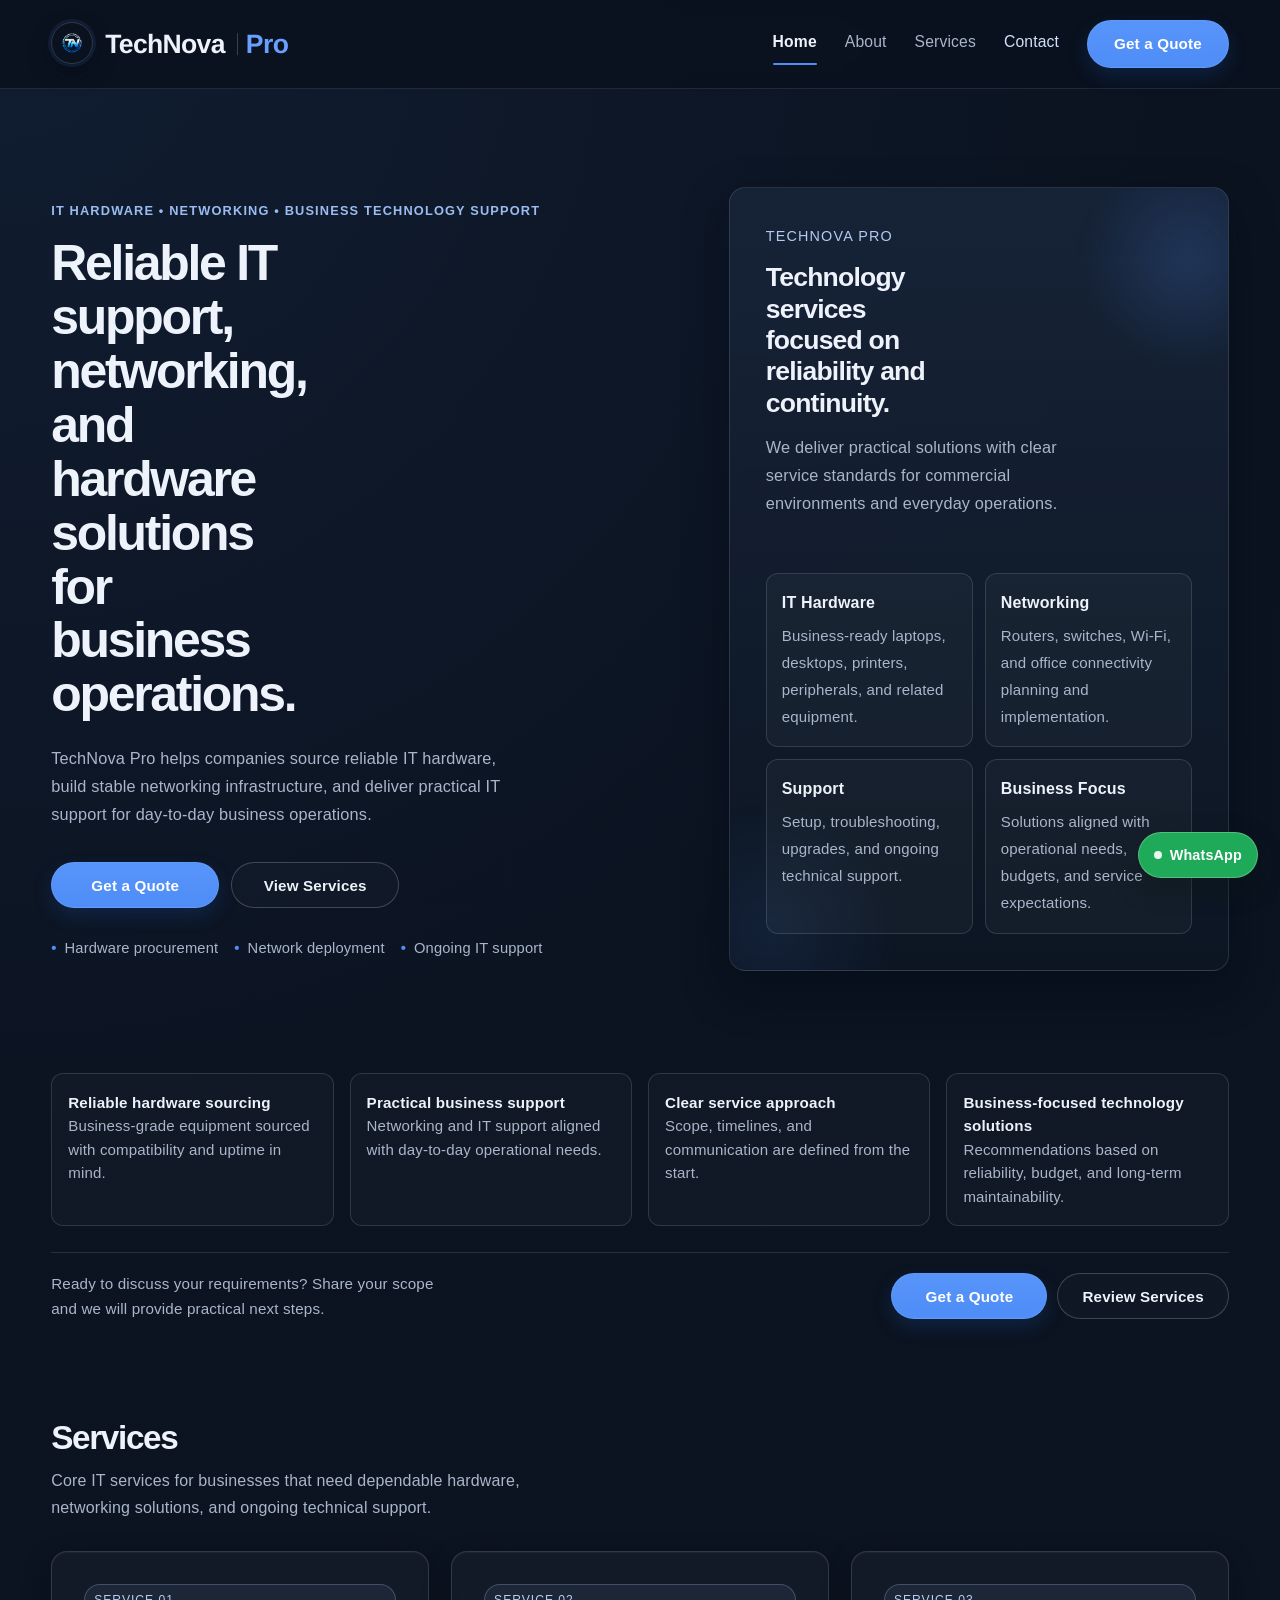
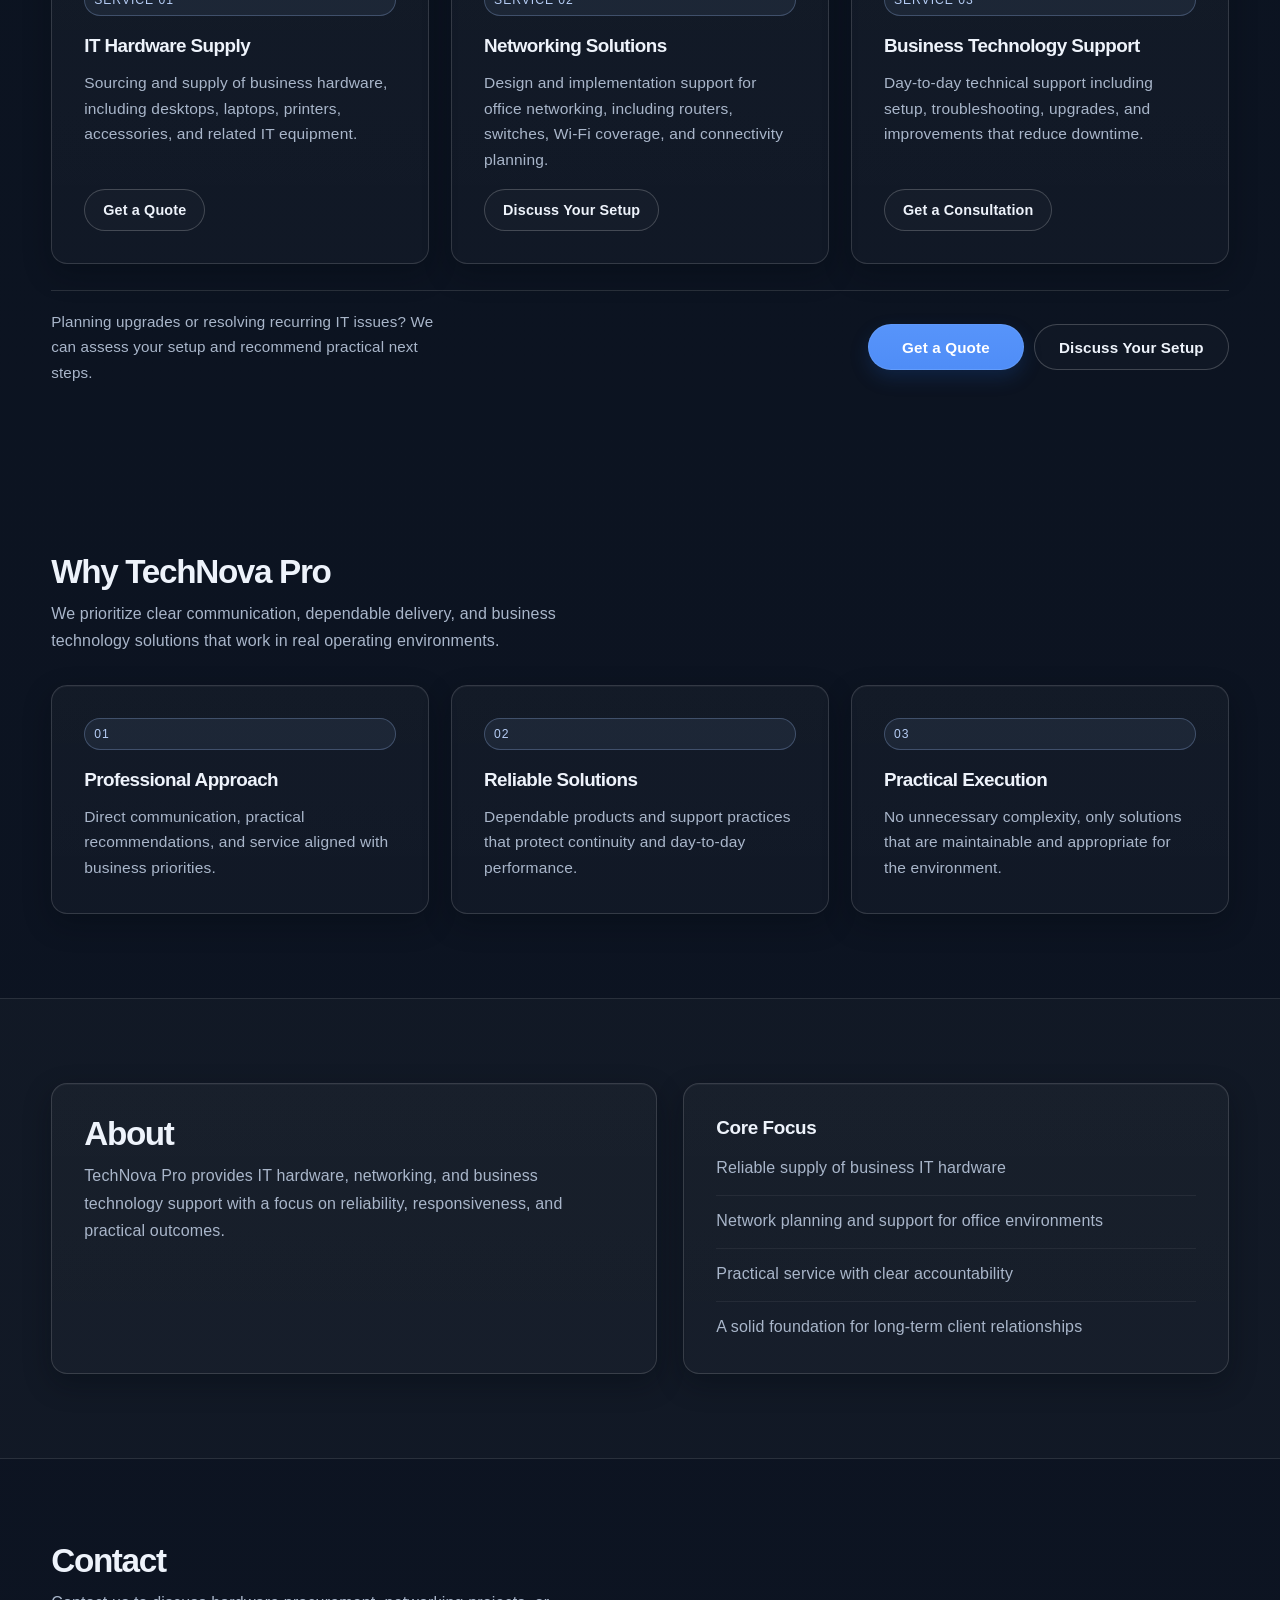
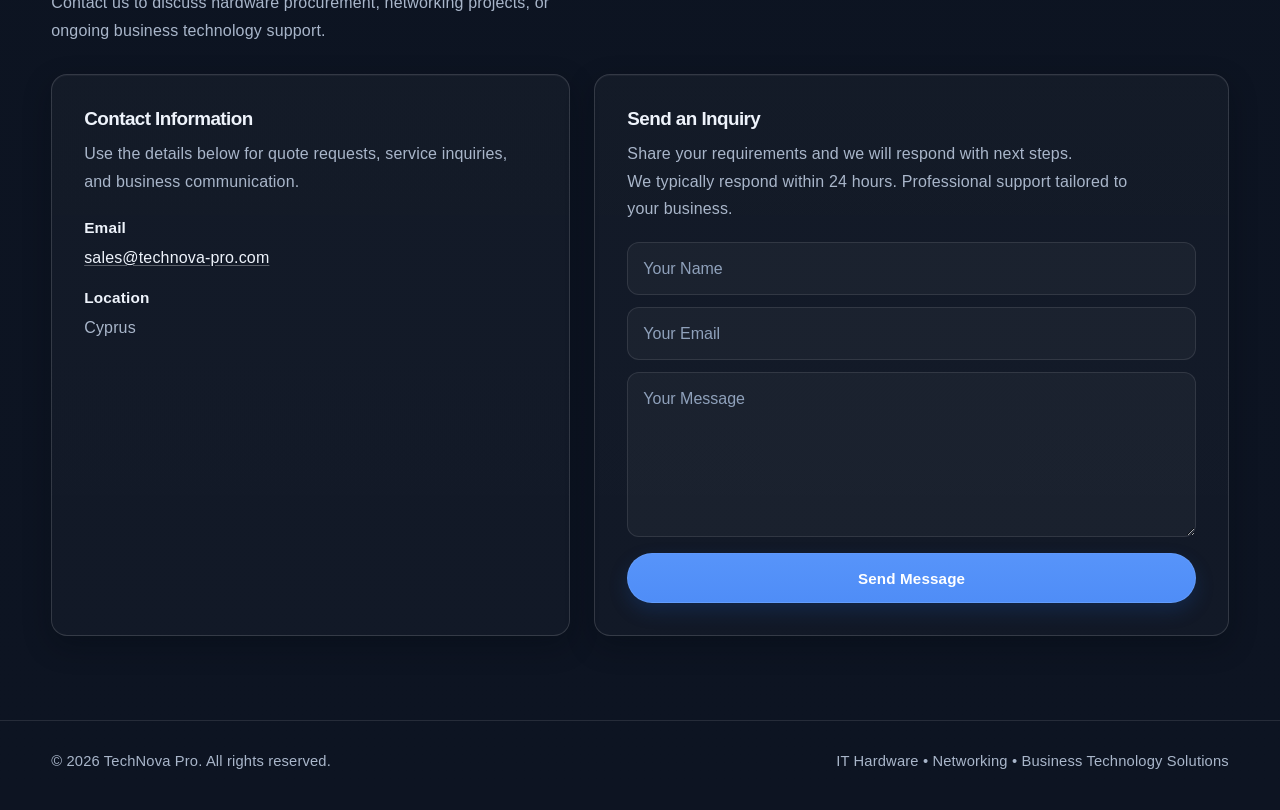
==== commit 7992fa6a: "Improve SEO, conversion flow, and semantic structure across site" ====
--- a/index.html
+++ b/index.html
@@ -3,33 +3,29 @@
   <head>
     <meta charset="UTF-8" />
     <meta name="viewport" content="width=device-width, initial-scale=1.0" />
-    <title>TechNova Pro | IT Hardware and Networking Solutions</title>
+    <title>IT Support, Networking & Hardware Solutions | TechNova Pro</title>
     <meta
       name="description"
-      content="TechNova Pro provides IT hardware, networking, and business technology solutions for modern businesses."
+      content="TechNova Pro delivers business IT support, hardware supply, and reliable networking solutions for day-to-day operations."
     />
     <meta name="theme-color" content="#0d1422" />
     <link rel="canonical" href="https://technova-pro.com/" />
-    <link rel="icon" href="/favicon.ico?v=2" sizes="any" />
-    <link rel="icon" type="image/png" sizes="32x32" href="/favicon-32x32.png?v=2" />
-    <link rel="icon" type="image/png" sizes="16x16" href="/favicon-16x16.png?v=2" />
-    <link rel="apple-touch-icon" href="/apple-touch-icon.png?v=2" />
-    <link rel="shortcut icon" href="/favicon.ico?v=2" />
+    <link rel="icon" type="image/png" href="/favicon-32x32.png" />
     <link rel="manifest" href="/site.webmanifest" />
     <meta property="og:type" content="website" />
-    <meta property="og:title" content="TechNova Pro | IT Hardware and Networking Solutions" />
+    <meta property="og:title" content="IT Support, Networking & Hardware Solutions | TechNova Pro" />
     <meta
       property="og:description"
-      content="TechNova Pro provides IT hardware, networking, and business technology solutions for modern businesses."
+      content="TechNova Pro delivers business IT support, hardware supply, and reliable networking solutions for day-to-day operations."
     />
     <meta property="og:url" content="https://technova-pro.com/" />
     <meta property="og:image" content="https://technova-pro.com/assets/logo-mark.png" />
     <meta property="og:site_name" content="TechNova Pro" />
     <meta name="twitter:card" content="summary" />
-    <meta name="twitter:title" content="TechNova Pro | IT Hardware and Networking Solutions" />
+    <meta name="twitter:title" content="IT Support, Networking & Hardware Solutions | TechNova Pro" />
     <meta
       name="twitter:description"
-      content="TechNova Pro provides IT hardware, networking, and business technology solutions for modern businesses."
+      content="TechNova Pro delivers business IT support, hardware supply, and reliable networking solutions for day-to-day operations."
     />
     <meta name="twitter:image" content="https://technova-pro.com/assets/logo-mark.png" />
     <script type="application/ld+json">
@@ -41,515 +37,15 @@
         "logo": "https://technova-pro.com/assets/logo-mark.png"
       }
     </script>
-    <style>
-      :root {
-        --bg: #0d1422;
-        --panel: #121c2d;
-        --panel-2: #162235;
-        --line: rgba(255, 255, 255, 0.08);
-        --text: #eef3fb;
-        --muted: #a9b6ca;
-        --accent: #4f8df7;
-        --accent-dark: #3d77dc;
-        --max-width: 1180px;
-        --radius: 16px;
-      }
-
-      * {
-        box-sizing: border-box;
-        margin: 0;
-        padding: 0;
-      }
-
-      html {
-        scroll-behavior: smooth;
-      }
-
-      body {
-        font-family: Inter, Arial, Helvetica, sans-serif;
-        background:
-          radial-gradient(
-            circle at top left,
-            rgba(79, 141, 247, 0.08),
-            transparent 28%
-          ),
-          linear-gradient(180deg, #0b1320 0%, #0d1422 100%);
-        color: var(--text);
-        line-height: 1.6;
-      }
-
-      a {
-        color: inherit;
-        text-decoration: none;
-      }
-
-      .container {
-        width: min(92%, var(--max-width));
-        margin: 0 auto;
-      }
-
-      .site-header {
-        position: sticky;
-        top: 0;
-        z-index: 20;
-        background: rgba(11, 19, 32, 0.9);
-        backdrop-filter: blur(10px);
-        border-bottom: 1px solid var(--line);
-      }
-
-      .nav {
-        display: flex;
-        align-items: center;
-        justify-content: space-between;
-        padding: 20px 0;
-        gap: 24px;
-      }
-
-      .brand {
-        display: inline-flex;
-        align-items: center;
-        gap: 10px;
-        font-size: 1.7rem;
-        font-weight: 700;
-        letter-spacing: -0.03em;
-        line-height: 1;
-      }
-
-      .brand-logo {
-        width: 36px;
-        height: 36px;
-        border-radius: 50%;
-        object-fit: cover;
-        flex-shrink: 0;
-        display: block;
-        transform: translateY(-1px);
-      }
-
-      .brand span {
-        color: var(--accent);
-      }
-
-      .nav-right {
-        display: flex;
-        align-items: center;
-        gap: 28px;
-      }
-
-      .nav-links {
-        display: flex;
-        gap: 28px;
-        color: var(--muted);
-        font-size: 0.98rem;
-      }
-
-      .nav-links a:hover {
-        color: var(--text);
-      }
-
-      .btn,
-      .btn-outline {
-        display: inline-flex;
-        align-items: center;
-        justify-content: center;
-        border-radius: 999px;
-        padding: 13px 22px;
-        font-size: 0.98rem;
-        font-weight: 600;
-        transition: 0.2s ease;
-      }
-
-      .btn {
-        background: var(--accent);
-        color: #ffffff;
-      }
-
-      .btn:hover {
-        background: var(--accent-dark);
-      }
-
-      .btn-outline {
-        border: 1px solid var(--line);
-        color: var(--text);
-        background: transparent;
-      }
-
-      .btn-outline:hover {
-        background: rgba(255, 255, 255, 0.03);
-        border-color: rgba(255, 255, 255, 0.14);
-      }
-
-      .hero {
-        padding: 82px 0 68px;
-      }
-
-      .hero-grid {
-        display: grid;
-        grid-template-columns: 1.1fr 0.9fr;
-        gap: 44px;
-        align-items: center;
-      }
-
-      .hero-label {
-        display: inline-block;
-        margin-bottom: 18px;
-        color: #9bbcf1;
-        font-size: 0.9rem;
-        font-weight: 600;
-        letter-spacing: 0.02em;
-      }
-
-      .hero h1 {
-        font-size: clamp(2.8rem, 4.5vw, 4.6rem);
-        line-height: 1.02;
-        letter-spacing: -0.05em;
-        max-width: 10ch;
-        margin-bottom: 20px;
-      }
-
-      .hero p {
-        color: var(--muted);
-        font-size: 1.08rem;
-        max-width: 620px;
-        margin-bottom: 28px;
-      }
-
-      .hero-actions {
-        display: flex;
-        flex-wrap: wrap;
-        gap: 14px;
-        margin-bottom: 28px;
-      }
-
-      .hero-notes {
-        display: flex;
-        flex-wrap: wrap;
-        gap: 18px;
-        color: var(--muted);
-        font-size: 0.96rem;
-      }
-
-      .hero-notes span::before {
-        content: "•";
-        color: var(--accent);
-        margin-right: 8px;
-        font-weight: 700;
-      }
-
-      .hero-panel {
-        background: linear-gradient(
-          180deg,
-          rgba(22, 34, 53, 0.9),
-          rgba(15, 24, 37, 0.95)
-        );
-        border: 1px solid var(--line);
-        border-radius: 22px;
-        padding: 30px;
-        min-height: 480px;
-        display: flex;
-        flex-direction: column;
-        justify-content: space-between;
-        position: relative;
-        overflow: hidden;
-      }
-
-      .hero-panel::before,
-      .hero-panel::after {
-        content: "";
-        position: absolute;
-        border-radius: 999px;
-        filter: blur(8px);
-        opacity: 0.55;
-      }
-
-      .hero-panel::before {
-        width: 220px;
-        height: 220px;
-        right: -70px;
-        top: -40px;
-        background: radial-gradient(
-          circle,
-          rgba(79, 141, 247, 0.34),
-          transparent 70%
-        );
-      }
-
-      .hero-panel::after {
-        width: 260px;
-        height: 260px;
-        left: -90px;
-        bottom: -90px;
-        background: radial-gradient(
-          circle,
-          rgba(79, 141, 247, 0.18),
-          transparent 70%
-        );
-      }
-
-      .panel-top,
-      .panel-bottom {
-        position: relative;
-        z-index: 1;
-      }
-
-      .panel-kicker {
-        color: #b4caf1;
-        font-size: 0.9rem;
-        text-transform: uppercase;
-        letter-spacing: 0.08em;
-        margin-bottom: 14px;
-      }
-
-      .panel-top h3 {
-        font-size: 1.8rem;
-        line-height: 1.15;
-        letter-spacing: -0.03em;
-        margin-bottom: 14px;
-        max-width: 13ch;
-      }
-
-      .panel-top p {
-        color: var(--muted);
-        max-width: 36ch;
-      }
-
-      .panel-grid {
-        display: grid;
-        grid-template-columns: 1fr 1fr;
-        gap: 14px;
-        margin-top: 28px;
-      }
-
-      .mini-card {
-        background: rgba(255, 255, 255, 0.04);
-        border: 1px solid var(--line);
-        border-radius: 14px;
-        padding: 16px;
-      }
-
-      .mini-card strong {
-        display: block;
-        font-size: 1rem;
-        margin-bottom: 6px;
-      }
-
-      .mini-card span {
-        color: var(--muted);
-        font-size: 0.94rem;
-      }
-
-      section {
-        padding: 78px 0;
-      }
-
-      .section-head {
-        display: flex;
-        justify-content: space-between;
-        align-items: end;
-        gap: 20px;
-        margin-bottom: 30px;
-      }
-
-      .section-head h2 {
-        font-size: clamp(1.9rem, 3vw, 2.8rem);
-        line-height: 1.1;
-        letter-spacing: -0.04em;
-        margin-bottom: 10px;
-      }
-
-      .section-head p,
-      .text-muted {
-        color: var(--muted);
-        max-width: 720px;
-      }
-
-      .services-grid,
-      .why-grid {
-        display: grid;
-        grid-template-columns: repeat(3, 1fr);
-        gap: 20px;
-      }
-
-      .card {
-        background: linear-gradient(
-          180deg,
-          rgba(255, 255, 255, 0.025),
-          rgba(255, 255, 255, 0.02)
-        );
-        border: 1px solid var(--line);
-        border-radius: var(--radius);
-        padding: 28px;
-      }
-
-      .card-tag {
-        display: inline-block;
-        font-size: 0.82rem;
-        color: #9bbcf1;
-        margin-bottom: 16px;
-        letter-spacing: 0.05em;
-        text-transform: uppercase;
-      }
-
-      .card h3 {
-        font-size: 1.24rem;
-        margin-bottom: 12px;
-        letter-spacing: -0.03em;
-      }
-
-      .card p {
-        color: var(--muted);
-        font-size: 0.98rem;
-      }
-
-      .about {
-        border-top: 1px solid var(--line);
-        border-bottom: 1px solid var(--line);
-        background: rgba(255, 255, 255, 0.02);
-      }
-
-      .about-grid {
-        display: grid;
-        grid-template-columns: 1fr 0.9fr;
-        gap: 26px;
-        align-items: stretch;
-      }
-
-      .about-panel {
-        background: rgba(255, 255, 255, 0.03);
-        border: 1px solid var(--line);
-        border-radius: var(--radius);
-        padding: 28px;
-      }
-
-      .about-list {
-        list-style: none;
-        display: grid;
-        gap: 14px;
-        color: var(--muted);
-        margin-top: 16px;
-      }
-
-      .about-list li {
-        padding-bottom: 14px;
-        border-bottom: 1px solid rgba(255, 255, 255, 0.06);
-      }
-
-      .about-list li:last-child {
-        border-bottom: none;
-        padding-bottom: 0;
-      }
-
-      .contact-grid {
-        display: grid;
-        grid-template-columns: 0.9fr 1.1fr;
-        gap: 24px;
-      }
-
-      .contact-card,
-      .form-card {
-        background: rgba(255, 255, 255, 0.03);
-        border: 1px solid var(--line);
-        border-radius: var(--radius);
-        padding: 28px;
-      }
-
-      .contact-block {
-        margin-top: 22px;
-        display: grid;
-        gap: 18px;
-      }
-
-      .contact-block div strong {
-        display: block;
-        margin-bottom: 4px;
-        font-size: 0.96rem;
-      }
-
-      .contact-block div span {
-        color: var(--muted);
-      }
-
-      form {
-        display: grid;
-        gap: 16px;
-        margin-top: 18px;
-      }
-
-      input,
-      textarea {
-        width: 100%;
-        font: inherit;
-        color: var(--text);
-        background: rgba(255, 255, 255, 0.04);
-        border: 1px solid var(--line);
-        border-radius: 12px;
-        padding: 14px 15px;
-      }
-
-      textarea {
-        min-height: 150px;
-        resize: vertical;
-      }
-
-      input::placeholder,
-      textarea::placeholder {
-        color: #8fa1bb;
-      }
-
-      .site-footer {
-        padding: 24px 0 38px;
-        border-top: 1px solid var(--line);
-        color: var(--muted);
-        font-size: 0.94rem;
-      }
-
-      .footer-row {
-        display: flex;
-        justify-content: space-between;
-        gap: 18px;
-        flex-wrap: wrap;
-      }
-
-      @media (max-width: 980px) {
-        .hero-grid,
-        .services-grid,
-        .why-grid,
-        .about-grid,
-        .contact-grid {
-          grid-template-columns: 1fr;
-        }
-
-        .hero-panel {
-          min-height: auto;
-        }
-      }
-
-      @media (max-width: 760px) {
-        .nav {
-          flex-direction: column;
-          align-items: flex-start;
-        }
-
-        .nav-right {
-          width: 100%;
-          flex-direction: column;
-          align-items: flex-start;
-          gap: 16px;
-        }
-
-        .nav-links {
-          flex-wrap: wrap;
-          gap: 16px;
-        }
-
-        .hero h1 {
-          max-width: 100%;
-        }
-
-        .panel-grid {
-          grid-template-columns: 1fr;
-        }
-      }
-    </style>
+    <script async src="https://www.googletagmanager.com/gtag/js?id=G-37M4ZJQTX5"></script>
+    <script>
+      window.dataLayer = window.dataLayer || [];
+      function gtag(){dataLayer.push(arguments);}
+      gtag('js', new Date());
+      gtag('config', 'G-37M4ZJQTX5');
+    </script>
+    <link rel="preload" href="style.css" as="style" />
+    <link rel="stylesheet" href="style.css" />
   </head>
   <body>
     <header class="site-header">
@@ -560,12 +56,13 @@
         </a>
 
         <div class="nav-right">
-          <nav class="nav-links">
+          <nav class="nav-links" aria-label="Primary">
+            <a href="index.html" aria-current="page">Home</a>
+            <a href="about.html">About</a>
             <a href="services.html">Services</a>
-            <a href="about.html">About</a>
-            <a href="contact.html">Contact</a>
+            <a href="contact.html" class="nav-contact-link">Contact</a>
           </nav>
-          <a href="contact.html" class="btn">Request a Quote</a>
+          <a href="#contact" class="btn">Get a Quote</a>
         </div>
       </div>
     </header>
@@ -575,36 +72,36 @@
         <div class="container hero-grid">
           <div>
             <div class="hero-label">
-              IT Hardware • Networking • Business Technology Solutions
+              IT Hardware &bull; Networking &bull; Business Technology Support
             </div>
             <h1>
-              Reliable technology support for modern business environments.
+              Reliable IT support, networking, and hardware solutions for business operations.
             </h1>
             <p>
-              TechNova Pro provides IT hardware, networking solutions, and
-              practical business technology support designed to help
-              organizations operate efficiently and reliably.
+              TechNova Pro helps companies source reliable IT hardware, build
+              stable networking infrastructure, and deliver practical IT support
+              for day-to-day business operations.
             </p>
 
             <div class="hero-actions">
-              <a href="contact.html" class="btn">Request a Quote</a>
+              <a href="#contact" class="btn">Get a Quote</a>
               <a href="services.html" class="btn-outline">View Services</a>
             </div>
 
             <div class="hero-notes">
-              <span>Hardware supply</span>
-              <span>Office networking</span>
-              <span>Practical IT support</span>
+              <span>Hardware procurement</span>
+              <span>Network deployment</span>
+              <span>Ongoing IT support</span>
             </div>
           </div>
 
           <aside class="hero-panel">
             <div class="panel-top">
               <div class="panel-kicker">TechNova Pro</div>
-              <h3>Built around clarity, reliability, and business value.</h3>
-              <p>
-                We focus on solutions that are practical, professional, and
-                aligned with real operational needs.
+              <h3>Technology services focused on reliability and continuity.</h3>
+              <p>
+                We deliver practical solutions with clear service standards for
+                commercial environments and everyday operations.
               </p>
             </div>
 
@@ -613,34 +110,68 @@
                 <div class="mini-card">
                   <strong>IT Hardware</strong>
                   <span
-                    >Laptops, desktops, printers, accessories, and business
-                    equipment.</span
+                    >Business-ready laptops, desktops, printers, peripherals,
+                    and related equipment.</span
                   >
                 </div>
                 <div class="mini-card">
                   <strong>Networking</strong>
                   <span
-                    >Routers, switches, Wi-Fi, and office connectivity
-                    solutions.</span
+                    >Routers, switches, Wi-Fi, and office connectivity planning
+                    and implementation.</span
                   >
                 </div>
                 <div class="mini-card">
                   <strong>Support</strong>
                   <span
                     >Setup, troubleshooting, upgrades, and ongoing technical
-                    assistance.</span
+                    support.</span
                   >
                 </div>
                 <div class="mini-card">
                   <strong>Business Focus</strong>
                   <span
-                    >Technology services tailored to practical business
-                    requirements.</span
+                    >Solutions aligned with operational needs, budgets, and
+                    service expectations.</span
                   >
                 </div>
               </div>
             </div>
           </aside>
+        </div>
+      </section>
+
+      <section class="credibility">
+        <div class="container">
+          <h2 class="visually-hidden">Business Credibility</h2>
+          <div class="trust-grid">
+            <div class="trust-item">
+              <strong>Reliable hardware sourcing</strong><br />
+              Business-grade equipment sourced with compatibility and uptime in mind.
+            </div>
+            <div class="trust-item">
+              <strong>Practical business support</strong><br />
+              Networking and IT support aligned with day-to-day operational needs.
+            </div>
+            <div class="trust-item">
+              <strong>Clear service approach</strong><br />
+              Scope, timelines, and communication are defined from the start.
+            </div>
+            <div class="trust-item">
+              <strong>Business-focused technology solutions</strong><br />
+              Recommendations based on reliability, budget, and long-term maintainability.
+            </div>
+          </div>
+          <div class="section-cta">
+            <p>
+              Ready to discuss your requirements? Share your scope and we will
+              provide practical next steps.
+            </p>
+            <div class="section-cta-actions">
+              <a href="#contact" class="btn">Get a Quote</a>
+              <a href="services.html" class="btn-outline">Review Services</a>
+            </div>
+          </div>
         </div>
       </section>
 
@@ -650,8 +181,8 @@
             <div>
               <h2>Services</h2>
               <p>
-                A focused service offering built around the needs of businesses
-                looking for dependable IT infrastructure and support.
+                Core IT services for businesses that need dependable hardware,
+                networking solutions, and ongoing technical support.
               </p>
             </div>
           </div>
@@ -661,29 +192,49 @@
               <div class="card-tag">Service 01</div>
               <h3>IT Hardware Supply</h3>
               <p>
-                Supply of reliable business hardware including desktops,
-                laptops, printers, accessories, and related equipment.
-              </p>
+                Sourcing and supply of business hardware, including desktops,
+                laptops, printers, accessories, and related IT equipment.
+              </p>
+              <div class="card-cta">
+                <a href="#contact" class="btn-outline">Get a Quote</a>
+              </div>
             </article>
 
             <article class="card">
               <div class="card-tag">Service 02</div>
               <h3>Networking Solutions</h3>
               <p>
-                Practical networking support for offices and business
-                environments, including routers, switches, Wi-Fi, and
-                connectivity planning.
-              </p>
+                Design and implementation support for office networking,
+                including routers, switches, Wi-Fi coverage, and connectivity
+                planning.
+              </p>
+              <div class="card-cta">
+                <a href="contact.html" class="btn-outline">Discuss Your Setup</a>
+              </div>
             </article>
 
             <article class="card">
               <div class="card-tag">Service 03</div>
               <h3>Business Technology Support</h3>
               <p>
-                Technology setup, troubleshooting, system improvements, and
-                day-to-day support to keep operations running smoothly.
-              </p>
+                Day-to-day technical support including setup, troubleshooting,
+                upgrades, and improvements that reduce downtime.
+              </p>
+              <div class="card-cta">
+                <a href="contact.html" class="btn-outline">Get a Consultation</a>
+              </div>
             </article>
+          </div>
+
+          <div class="section-cta">
+            <p>
+              Planning upgrades or resolving recurring IT issues? We can assess
+              your setup and recommend practical next steps.
+            </p>
+            <div class="section-cta-actions">
+              <a href="#contact" class="btn">Get a Quote</a>
+              <a href="#contact" class="btn-outline">Discuss Your Setup</a>
+            </div>
           </div>
         </div>
       </section>
@@ -694,8 +245,8 @@
             <div>
               <h2>Why TechNova Pro</h2>
               <p>
-                Our approach emphasizes practical delivery, dependable service,
-                and technology solutions that make sense for real businesses.
+                We prioritize clear communication, dependable delivery, and
+                business technology solutions that work in real operating environments.
               </p>
             </div>
           </div>
@@ -705,8 +256,8 @@
               <div class="card-tag">01</div>
               <h3>Professional Approach</h3>
               <p>
-                Clear communication, business-oriented thinking, and a service
-                model focused on long-term value.
+                Direct communication, practical recommendations, and service
+                aligned with business priorities.
               </p>
             </article>
 
@@ -714,8 +265,8 @@
               <div class="card-tag">02</div>
               <h3>Reliable Solutions</h3>
               <p>
-                We focus on dependable products and services that support
-                continuity, performance, and operational stability.
+                Dependable products and support practices that protect
+                continuity and day-to-day performance.
               </p>
             </article>
 
@@ -723,8 +274,8 @@
               <div class="card-tag">03</div>
               <h3>Practical Execution</h3>
               <p>
-                No unnecessary complexity—only solutions that are useful,
-                maintainable, and appropriate for the environment.
+                No unnecessary complexity, only solutions that are maintainable
+                and appropriate for the environment.
               </p>
             </article>
           </div>
@@ -734,34 +285,24 @@
       <section class="about" id="about">
         <div class="container about-grid">
           <div class="about-panel">
-            <div class="section-head" style="margin-bottom: 0; display: block">
+            <div class="section-head block">
               <h2>About</h2>
               <p>
-                TechNova Pro is focused on IT hardware, networking, and business
-                technology solutions. The aim is to provide reliable products,
-                practical support, and trusted service for both business and
-                retail clients.
+                TechNova Pro provides IT hardware, networking, and business
+                technology support with a focus on reliability, responsiveness,
+                and practical outcomes.
               </p>
             </div>
           </div>
 
           <div class="about-panel">
-            <h3
-              style="
-                font-size: 1.2rem;
-                margin-bottom: 8px;
-                letter-spacing: -0.02em;
-              "
-            >
-              Core Focus
-            </h3>
+            <h3 class="panel-title">Core Focus</h3>
             <ul class="about-list">
-              <li>Reliable hardware and technology solutions</li>
-              <li>Networking support for office and business environments</li>
-              <li>Practical service with a business-first mindset</li>
+              <li>Reliable supply of business IT hardware</li>
+              <li>Network planning and support for office environments</li>
+              <li>Practical service with clear accountability</li>
               <li>
-                A strong foundation for future vendor and distributor
-                partnerships
+                A solid foundation for long-term client relationships
               </li>
             </ul>
           </div>
@@ -774,26 +315,18 @@
             <div>
               <h2>Contact</h2>
               <p>
-                Get in touch regarding IT hardware, networking, or business
-                technology requirements.
+                Contact us to discuss hardware procurement, networking projects,
+                or ongoing business technology support.
               </p>
             </div>
           </div>
 
           <div class="contact-grid">
             <div class="contact-card">
-              <h3
-                style="
-                  font-size: 1.18rem;
-                  margin-bottom: 8px;
-                  letter-spacing: -0.02em;
-                "
-              >
-                Contact Information
-              </h3>
+              <h3 class="panel-title">Contact Information</h3>
               <p class="text-muted">
-                Use the details below for quote requests, service inquiries, or
-                general business communication.
+                Use the details below for quote requests, service inquiries, and
+                business communication.
               </p>
 
               <div class="contact-block">
@@ -813,17 +346,13 @@
             </div>
 
             <div class="form-card">
-              <h3
-                style="
-                  font-size: 1.18rem;
-                  margin-bottom: 8px;
-                  letter-spacing: -0.02em;
-                "
-              >
-                Send an Inquiry
-              </h3>
+              <h3 class="panel-title">Send an Inquiry</h3>
               <p class="text-muted">
-                Send us your requirements and we will get back to you shortly.
+                Share your requirements and we will respond with next steps.
+              </p>
+              <p class="text-muted">
+                We typically respond within 24 hours. Professional support
+                tailored to your business.
               </p>
 
               <form
@@ -838,7 +367,7 @@
                 <input type="hidden" name="form-name" value="contact" />
                 <p hidden>
                   <label>
-                    Don’t fill this out if you’re human:
+                    Do not fill this out if you are human:
                     <input name="bot-field" />
                   </label>
                 </p>
@@ -872,24 +401,22 @@
 
                 <p
                   id="contact-success"
-                  class="text-muted"
+                  class="form-status form-status-success"
                   hidden
                   role="status"
                   aria-live="polite"
                   tabindex="-1"
-                  style="color: #9fe3b0; margin-top: -2px"
                 >
                   Thank you. Your inquiry has been sent successfully.
                 </p>
 
                 <p
                   id="contact-error"
-                  class="text-muted"
+                  class="form-status form-status-error"
                   hidden
                   role="alert"
                   aria-live="polite"
                   tabindex="-1"
-                  style="color: #ff9a9a; margin-top: -2px"
                 >
                   Something went wrong. Please try again.
                 </p>
@@ -902,10 +429,21 @@
 
     <footer class="site-footer">
       <div class="container footer-row">
-        <p>© 2026 TechNova Pro. All rights reserved.</p>
-        <p>IT Hardware • Networking • Business Technology Solutions</p>
+        <p>&copy; 2026 TechNova Pro. All rights reserved.</p>
+        <p>IT Hardware &bull; Networking &bull; Business Technology Solutions</p>
       </div>
     </footer>
+
+    <a
+      class="whatsapp-float"
+      href="https://wa.me/35799123456?text=Hello%2C%20I%20would%20like%20to%20discuss%20your%20services."
+      target="_blank"
+      rel="noopener noreferrer"
+      aria-label="Chat with TechNova Pro on WhatsApp"
+    >
+      <span class="whatsapp-float__dot" aria-hidden="true"></span>
+      <span class="whatsapp-float__label">WhatsApp</span>
+    </a>
 
     <script>
       (function () {
@@ -978,3 +516,5 @@
     </script>
   </body>
 </html>
+
+
--- a/style.css
+++ b/style.css
@@ -0,0 +1,1069 @@
+:root {
+  --bg: #0d1422;
+  --panel: #121c2d;
+  --panel-2: #162235;
+  --line: rgba(255, 255, 255, 0.1);
+  --text: #eef3fb;
+  --muted: #a9b6ca;
+  --accent: #4f8df7;
+  --accent-dark: #3d77dc;
+  --max-width: 1180px;
+  --radius: 16px;
+  --soft-shadow: 0 10px 28px rgba(3, 8, 16, 0.32);
+  --panel-shadow: 0 18px 46px rgba(2, 8, 20, 0.42);
+  --card-bg: rgba(255, 255, 255, 0.03);
+  --card-bg-soft: rgba(255, 255, 255, 0.024);
+  --card-border: rgba(255, 255, 255, 0.14);
+}
+
+* {
+  box-sizing: border-box;
+  margin: 0;
+  padding: 0;
+}
+
+html {
+  scroll-behavior: smooth;
+}
+
+body {
+  font-family: Inter, "Segoe UI", Roboto, Helvetica, Arial, sans-serif;
+  background:
+    radial-gradient(
+      circle at top left,
+      rgba(79, 141, 247, 0.08),
+      transparent 28%
+    ),
+    linear-gradient(180deg, #0b1320 0%, #0d1422 100%);
+  color: var(--text);
+  line-height: 1.68;
+  letter-spacing: 0.01em;
+}
+
+a {
+  color: inherit;
+  text-decoration: none;
+}
+
+.visually-hidden {
+  position: absolute;
+  width: 1px;
+  height: 1px;
+  padding: 0;
+  margin: -1px;
+  overflow: hidden;
+  clip: rect(0, 0, 0, 0);
+  white-space: nowrap;
+  border: 0;
+}
+
+.container {
+  width: min(92%, var(--max-width));
+  margin: 0 auto;
+}
+
+.site-header {
+  position: sticky;
+  top: 0;
+  z-index: 20;
+  background: rgba(10, 18, 31, 0.92);
+  backdrop-filter: blur(10px);
+  border-bottom: 1px solid var(--line);
+}
+
+.nav {
+  display: flex;
+  align-items: center;
+  justify-content: space-between;
+  padding: 20px 0;
+  gap: 24px;
+}
+
+.brand {
+  display: inline-flex;
+  align-items: center;
+  gap: 12px;
+  font-size: 1.66rem;
+  font-weight: 700;
+  letter-spacing: -0.025em;
+  line-height: 1;
+  color: #eef3fb;
+  text-rendering: geometricPrecision;
+}
+
+.brand-logo {
+  width: 42px;
+  height: 42px;
+  border-radius: 50%;
+  object-fit: cover;
+  flex-shrink: 0;
+  display: block;
+  transform: translateY(-1px);
+  border: 1px solid rgba(255, 255, 255, 0.16);
+  box-shadow:
+    0 0 0 3px rgba(79, 141, 247, 0.1),
+    0 10px 22px rgba(4, 10, 20, 0.42);
+}
+
+.brand span {
+  color: #69a0ff;
+  font-weight: 700;
+  letter-spacing: -0.02em;
+}
+
+.brand span::before {
+  content: "";
+  display: inline-block;
+  width: 1px;
+  height: 0.82em;
+  margin-right: 8px;
+  background: rgba(255, 255, 255, 0.2);
+  transform: translateY(0.08em);
+}
+
+.nav-right {
+  display: flex;
+  align-items: center;
+  gap: 28px;
+}
+
+.nav-links {
+  display: flex;
+  gap: 28px;
+  color: var(--muted);
+  font-size: 0.98rem;
+}
+
+.nav-links a {
+  position: relative;
+  padding-bottom: 4px;
+}
+
+.nav-links a:hover,
+.nav-links a[aria-current="page"] {
+  color: var(--text);
+}
+
+.nav-links .nav-contact-link {
+  color: #d3e1f8;
+  font-weight: 500;
+}
+
+.nav-links .nav-contact-link:hover {
+  color: var(--text);
+}
+
+.nav-links a[aria-current="page"] {
+  font-weight: 600;
+}
+
+.nav-links a[aria-current="page"]::after {
+  content: "";
+  position: absolute;
+  left: 0;
+  right: 0;
+  bottom: -6px;
+  height: 2px;
+  border-radius: 999px;
+  background: var(--accent);
+}
+
+.btn,
+.btn-outline {
+  display: inline-flex;
+  align-items: center;
+  justify-content: center;
+  gap: 8px;
+  border-radius: 999px;
+  min-height: 46px;
+  padding: 0 24px;
+  font-size: 0.95rem;
+  font-weight: 600;
+  line-height: 1;
+  letter-spacing: 0.01em;
+  transition:
+    transform 0.18s ease,
+    background-color 0.18s ease,
+    border-color 0.18s ease,
+    box-shadow 0.18s ease,
+    color 0.18s ease;
+  border: none;
+  cursor: pointer;
+  text-wrap: balance;
+}
+
+.btn {
+  background: linear-gradient(180deg, #5794fa 0%, #4f8df7 100%);
+  color: #ffffff;
+  border: 1px solid rgba(126, 173, 255, 0.32);
+  box-shadow: 0 8px 18px rgba(26, 74, 155, 0.28);
+}
+
+.btn:hover {
+  background: #4b87ee;
+  transform: translateY(-1px);
+  box-shadow: 0 10px 22px rgba(24, 68, 142, 0.3);
+}
+
+.btn:disabled {
+  cursor: wait;
+  opacity: 0.88;
+  transform: none;
+}
+
+.btn-outline {
+  border: 1px solid rgba(255, 255, 255, 0.2);
+  color: var(--text);
+  background: rgba(255, 255, 255, 0.02);
+}
+
+.btn-outline:hover {
+  background: rgba(255, 255, 255, 0.05);
+  border-color: rgba(255, 255, 255, 0.32);
+  transform: translateY(-1px);
+}
+
+.btn:active,
+.btn-outline:active {
+  transform: translateY(0);
+}
+
+.nav-right > .btn {
+  min-height: 48px;
+  padding-inline: 26px;
+}
+
+.form-card .btn {
+  width: 100%;
+  min-height: 50px;
+  justify-content: center;
+}
+
+section {
+  padding: 84px 0;
+}
+
+.hero {
+  padding: 98px 0 76px;
+}
+
+.hero-grid,
+.about-grid,
+.contact-grid,
+.page-grid {
+  display: grid;
+  gap: 24px;
+}
+
+.hero-grid {
+  grid-template-columns: minmax(0, 1fr) minmax(380px, 0.92fr);
+  gap: 58px;
+  align-items: center;
+}
+
+.hero-grid > div:first-child {
+  max-width: 620px;
+}
+
+.hero-label {
+  display: inline-block;
+  margin-bottom: 16px;
+  color: #9bbcf1;
+  font-size: 0.8rem;
+  font-weight: 700;
+  letter-spacing: 0.09em;
+  text-transform: uppercase;
+}
+
+.hero h1,
+.page-hero h1 {
+  font-size: clamp(2.5rem, 3.9vw, 4.05rem);
+  line-height: 1.08;
+  letter-spacing: -0.045em;
+  margin-bottom: 22px;
+  text-wrap: balance;
+}
+
+.hero h1 {
+  max-width: 8.6ch;
+}
+
+.hero p,
+.page-hero p {
+  color: var(--muted);
+  font-size: 1.02rem;
+  max-width: 50ch;
+  line-height: 1.72;
+  margin-bottom: 34px;
+}
+
+.hero-actions {
+  display: flex;
+  flex-wrap: wrap;
+  gap: 12px;
+  margin-bottom: 28px;
+  align-items: center;
+}
+
+.hero-actions .btn,
+.hero-actions .btn-outline {
+  min-width: 168px;
+}
+
+.hero-notes {
+  display: flex;
+  flex-wrap: wrap;
+  gap: 16px;
+  color: var(--muted);
+  font-size: 0.92rem;
+}
+
+.hero-notes span::before {
+  content: "\2022";
+  color: var(--accent);
+  margin-right: 8px;
+  font-weight: 700;
+}
+
+.hero-panel,
+.card,
+.about-panel,
+.contact-card,
+.form-card {
+  border: 1px solid var(--card-border);
+  border-radius: var(--radius);
+  box-shadow: var(--soft-shadow);
+}
+
+.hero-panel {
+  background: linear-gradient(
+    180deg,
+    rgba(24, 37, 58, 0.88),
+    rgba(13, 22, 35, 0.96)
+  );
+  border-color: rgba(255, 255, 255, 0.12);
+  padding: 36px;
+  min-height: 466px;
+  display: flex;
+  flex-direction: column;
+  justify-content: space-between;
+  position: relative;
+  overflow: hidden;
+  box-shadow: var(--panel-shadow);
+  max-width: 500px;
+  margin-left: auto;
+}
+
+.hero-panel::before,
+.hero-panel::after {
+  content: "";
+  position: absolute;
+  border-radius: 999px;
+  filter: blur(8px);
+  opacity: 0.55;
+}
+
+.hero-panel::before {
+  width: 220px;
+  height: 220px;
+  right: -70px;
+  top: -40px;
+  background: radial-gradient(
+    circle,
+    rgba(79, 141, 247, 0.34),
+    transparent 70%
+  );
+}
+
+.hero-panel::after {
+  width: 260px;
+  height: 260px;
+  left: -90px;
+  bottom: -90px;
+  background: radial-gradient(
+    circle,
+    rgba(79, 141, 247, 0.18),
+    transparent 70%
+  );
+}
+
+.panel-top,
+.panel-bottom {
+  position: relative;
+  z-index: 1;
+}
+
+.panel-kicker {
+  color: #b4caf1;
+  font-size: 0.9rem;
+  text-transform: uppercase;
+  letter-spacing: 0.08em;
+  margin-bottom: 14px;
+}
+
+.panel-top h3 {
+  font-size: 1.66rem;
+  line-height: 1.18;
+  letter-spacing: -0.03em;
+  margin-bottom: 14px;
+  max-width: 13ch;
+}
+
+.panel-top p {
+  color: var(--muted);
+  max-width: 34ch;
+}
+
+.panel-grid {
+  display: grid;
+  grid-template-columns: 1fr 1fr;
+  gap: 12px;
+  margin-top: 22px;
+}
+
+.mini-card {
+  background: rgba(255, 255, 255, 0.03);
+  border: 1px solid rgba(255, 255, 255, 0.13);
+  border-radius: 12px;
+  padding: 16px 15px;
+}
+
+.mini-card strong {
+  display: block;
+  font-size: 1rem;
+  margin-bottom: 6px;
+}
+
+.mini-card span {
+  color: var(--muted);
+  font-size: 0.94rem;
+}
+
+.section-head {
+  display: flex;
+  justify-content: space-between;
+  align-items: end;
+  gap: 20px;
+  margin-bottom: 30px;
+}
+
+.section-head.block {
+  margin-bottom: 0;
+  display: block;
+}
+
+.section-head h2 {
+  font-size: clamp(1.85rem, 2.6vw, 2.45rem);
+  line-height: 1.1;
+  letter-spacing: -0.04em;
+  margin-bottom: 10px;
+  text-wrap: balance;
+}
+
+.section-head p,
+.text-muted {
+  color: var(--muted);
+  max-width: 60ch;
+  line-height: 1.7;
+}
+
+.credibility {
+  padding: 26px 0 14px;
+}
+
+.trust-grid {
+  display: grid;
+  grid-template-columns: repeat(4, 1fr);
+  gap: 16px;
+}
+
+.trust-item {
+  background: rgba(255, 255, 255, 0.022);
+  border: 1px solid rgba(255, 255, 255, 0.13);
+  border-radius: 12px;
+  padding: 17px 16px;
+  color: var(--muted);
+  font-size: 0.94rem;
+  line-height: 1.55;
+}
+
+.trust-item strong {
+  color: var(--text);
+  font-size: 0.95rem;
+}
+
+.services-grid,
+.why-grid {
+  display: grid;
+  grid-template-columns: repeat(3, 1fr);
+  gap: 22px;
+}
+
+.card,
+.about-panel,
+.contact-card,
+.form-card {
+  background: linear-gradient(
+    180deg,
+    var(--card-bg),
+    var(--card-bg-soft)
+  );
+  padding: 32px;
+  box-shadow:
+    var(--soft-shadow),
+    inset 0 1px 0 rgba(255, 255, 255, 0.04);
+}
+
+.card {
+  display: flex;
+  flex-direction: column;
+  gap: 2px;
+}
+
+.card-tag {
+  display: inline-block;
+  font-size: 0.76rem;
+  color: #b6cdf5;
+  margin-bottom: 16px;
+  letter-spacing: 0.08em;
+  text-transform: uppercase;
+  padding: 5px 9px;
+  border: 1px solid rgba(155, 188, 241, 0.28);
+  border-radius: 999px;
+  background: rgba(155, 188, 241, 0.08);
+}
+
+.card h3,
+.contact-card h3,
+.form-card h3 {
+  font-size: 1.18rem;
+  line-height: 1.25;
+  margin-bottom: 10px;
+  letter-spacing: -0.03em;
+}
+
+.panel-title {
+  font-size: 1.18rem;
+  line-height: 1.25;
+  margin-bottom: 8px;
+  letter-spacing: -0.02em;
+}
+
+.card p {
+  color: var(--muted);
+  font-size: 0.97rem;
+  line-height: 1.66;
+  max-width: 56ch;
+}
+
+.card p + p {
+  margin-top: 10px;
+}
+
+.card-cta {
+  margin-top: auto;
+  padding-top: 14px;
+}
+
+.card-cta .btn,
+.card-cta .btn-outline {
+  min-height: 42px;
+  padding-inline: 18px;
+  font-size: 0.9rem;
+}
+
+.section-cta {
+  margin-top: 26px;
+  padding-top: 18px;
+  border-top: 1px solid rgba(255, 255, 255, 0.12);
+  display: flex;
+  flex-wrap: wrap;
+  align-items: center;
+  justify-content: space-between;
+  gap: 12px 16px;
+}
+
+.section-cta p {
+  color: var(--muted);
+  font-size: 0.95rem;
+  max-width: 48ch;
+}
+
+.section-cta-actions {
+  display: flex;
+  flex-wrap: wrap;
+  gap: 10px;
+}
+
+.section-cta-actions .btn,
+.section-cta-actions .btn-outline {
+  min-width: 156px;
+}
+
+.about {
+  border-top: 1px solid var(--line);
+  border-bottom: 1px solid var(--line);
+  background: rgba(255, 255, 255, 0.018);
+}
+
+.about-grid {
+  grid-template-columns: 1fr 0.9fr;
+  align-items: stretch;
+  gap: 26px;
+}
+
+.about-list {
+  list-style: none;
+  display: grid;
+  gap: 12px;
+  color: var(--muted);
+  margin-top: 16px;
+}
+
+.about-list li {
+  padding-bottom: 13px;
+  border-bottom: 1px solid rgba(255, 255, 255, 0.06);
+}
+
+.about-list li:last-child {
+  border-bottom: none;
+  padding-bottom: 0;
+}
+
+.page-hero {
+  padding: 82px 0 28px;
+}
+
+.page-shell {
+  padding-top: 20px;
+}
+
+.faq-compact {
+  padding: 18px 0 6px;
+}
+
+.faq-grid {
+  display: grid;
+  grid-template-columns: repeat(2, minmax(0, 1fr));
+  gap: 14px;
+}
+
+.faq-item {
+  background: linear-gradient(
+    180deg,
+    rgba(255, 255, 255, 0.03),
+    rgba(255, 255, 255, 0.022)
+  );
+  border: 1px solid rgba(255, 255, 255, 0.14);
+  border-radius: 12px;
+  padding: 18px 18px 16px;
+}
+
+.faq-item h3 {
+  font-size: 1rem;
+  line-height: 1.35;
+  letter-spacing: -0.02em;
+  margin-bottom: 7px;
+}
+
+.faq-item p {
+  color: var(--muted);
+  font-size: 0.93rem;
+  line-height: 1.6;
+  max-width: 48ch;
+}
+
+.page-grid {
+  grid-template-columns: repeat(2, minmax(0, 1fr));
+}
+
+.contact-grid {
+  grid-template-columns: 0.9fr 1.1fr;
+}
+
+.contact-block {
+  margin-top: 20px;
+  display: grid;
+  gap: 14px;
+}
+
+.contact-block div strong {
+  display: block;
+  margin-bottom: 4px;
+  font-size: 0.96rem;
+}
+
+.contact-block div span {
+  color: var(--muted);
+}
+
+.contact-block a {
+  color: var(--text);
+  text-decoration: underline;
+  text-decoration-color: rgba(255, 255, 255, 0.3);
+  text-underline-offset: 2px;
+}
+
+.contact-block a:hover {
+  text-decoration-color: rgba(255, 255, 255, 0.6);
+}
+
+.services-grid .card,
+.why-grid .card,
+.about-grid .about-panel,
+.contact-grid .contact-card,
+.contact-grid .form-card {
+  height: 100%;
+}
+
+form {
+  display: grid;
+  gap: 14px;
+  margin-top: 20px;
+}
+
+#contact-form {
+  gap: 12px;
+}
+
+input,
+select,
+textarea {
+  width: 100%;
+  font: inherit;
+  color: var(--text);
+  background: rgba(255, 255, 255, 0.035);
+  border: 1px solid var(--line);
+  border-radius: 12px;
+  padding: 14px 15px;
+  line-height: 1.45;
+  transition: border-color 0.2s ease, box-shadow 0.2s ease, background 0.2s ease;
+}
+
+textarea {
+  min-height: 165px;
+  resize: vertical;
+}
+
+input::placeholder,
+textarea::placeholder {
+  color: #8fa1bb;
+}
+
+select {
+  appearance: none;
+  background-image:
+    linear-gradient(45deg, transparent 50%, #8fa1bb 50%),
+    linear-gradient(135deg, #8fa1bb 50%, transparent 50%);
+  background-position:
+    calc(100% - 18px) calc(50% - 3px),
+    calc(100% - 13px) calc(50% - 3px);
+  background-size: 5px 5px, 5px 5px;
+  background-repeat: no-repeat;
+  padding-right: 36px;
+}
+
+.form-row {
+  display: grid;
+  grid-template-columns: repeat(2, minmax(0, 1fr));
+  gap: 12px;
+}
+
+.form-field {
+  display: grid;
+  gap: 7px;
+}
+
+.form-field label {
+  font-size: 0.86rem;
+  font-weight: 600;
+  color: #c6d4e9;
+  letter-spacing: 0.01em;
+}
+
+#contact-form .btn {
+  margin-top: 4px;
+}
+
+#contact-form .form-status {
+  margin-top: 6px;
+  padding: 12px 13px;
+  border-radius: 10px;
+  border: 1px solid transparent;
+  font-size: 0.9rem;
+  line-height: 1.55;
+  letter-spacing: 0.005em;
+}
+
+#contact-form .form-status[hidden] {
+  display: none;
+}
+
+#contact-form .form-status-success {
+  color: #d4f2dc;
+  background: rgba(48, 114, 73, 0.26);
+  border-color: rgba(132, 209, 156, 0.34);
+}
+
+#contact-form .form-status-error {
+  color: #ffd7d7;
+  background: rgba(136, 59, 59, 0.24);
+  border-color: rgba(227, 134, 134, 0.38);
+}
+
+.site-footer {
+  padding: 28px 0 36px;
+  border-top: 1px solid var(--line);
+  color: var(--muted);
+  font-size: 0.92rem;
+}
+
+.footer-row {
+  display: flex;
+  justify-content: space-between;
+  gap: 20px;
+  flex-wrap: wrap;
+}
+
+a:focus-visible,
+input:focus-visible,
+textarea:focus-visible,
+button:focus-visible {
+  outline: none;
+  border-color: rgba(79, 141, 247, 0.72);
+  box-shadow: 0 0 0 3px rgba(79, 141, 247, 0.2);
+}
+
+.whatsapp-float {
+  position: fixed;
+  right: 22px;
+  bottom: 22px;
+  z-index: 35;
+  display: inline-flex;
+  align-items: center;
+  gap: 8px;
+  min-height: 46px;
+  padding: 0 15px;
+  border-radius: 999px;
+  background: #1faa59;
+  color: #ffffff;
+  font-size: 0.9rem;
+  font-weight: 600;
+  letter-spacing: 0.01em;
+  border: 1px solid rgba(255, 255, 255, 0.24);
+  box-shadow: 0 10px 26px rgba(8, 25, 18, 0.38);
+}
+
+.whatsapp-float:hover {
+  background: #1c9f53;
+  transform: translateY(-1px);
+}
+
+.whatsapp-float__dot {
+  width: 8px;
+  height: 8px;
+  border-radius: 50%;
+  background: rgba(255, 255, 255, 0.9);
+}
+
+@media (max-width: 980px) {
+  .hero-grid,
+  .services-grid,
+  .why-grid,
+  .faq-grid,
+  .about-grid,
+  .contact-grid,
+  .page-grid {
+    grid-template-columns: 1fr;
+  }
+
+  .trust-grid {
+    grid-template-columns: repeat(2, 1fr);
+  }
+
+  .hero-panel {
+    min-height: auto;
+    max-width: none;
+  }
+}
+
+@media (max-width: 760px) {
+  section {
+    padding: 52px 0;
+  }
+
+  .hero {
+    padding: 54px 0 40px;
+  }
+
+  .page-hero {
+    padding: 50px 0 18px;
+  }
+
+  .page-shell {
+    padding-top: 14px;
+  }
+
+  .nav {
+    flex-direction: column;
+    align-items: flex-start;
+    padding: 14px 0;
+    gap: 14px;
+  }
+
+  .nav-right {
+    width: 100%;
+    flex-direction: column-reverse;
+    align-items: stretch;
+    gap: 12px;
+  }
+
+  .nav-links {
+    width: 100%;
+    flex-wrap: wrap;
+    gap: 10px 14px;
+    font-size: 0.95rem;
+  }
+
+  .nav-right > .btn {
+    width: 100%;
+    min-height: 46px;
+  }
+
+  .nav-links a[aria-current="page"]::after {
+    bottom: -4px;
+  }
+
+  .hero h1 {
+    font-size: clamp(1.98rem, 8.4vw, 2.65rem);
+    line-height: 1.1;
+    max-width: 100%;
+  }
+
+  .hero p,
+  .page-hero p {
+    font-size: 0.98rem;
+    line-height: 1.68;
+    margin-bottom: 20px;
+  }
+
+  .hero-actions {
+    margin-bottom: 20px;
+  }
+
+  .hero-actions .btn,
+  .hero-actions .btn-outline {
+    width: 100%;
+  }
+
+  .hero-notes {
+    gap: 10px 14px;
+    font-size: 0.9rem;
+  }
+
+  .hero-panel {
+    border-radius: 18px;
+    padding: 20px;
+  }
+
+  .panel-top h3 {
+    font-size: 1.45rem;
+    max-width: none;
+  }
+
+  .panel-grid {
+    margin-top: 18px;
+  }
+
+  .panel-grid {
+    grid-template-columns: 1fr;
+  }
+
+  .section-head {
+    margin-bottom: 18px;
+    align-items: flex-start;
+  }
+
+  .section-head h2 {
+    margin-bottom: 8px;
+  }
+
+  .card,
+  .about-panel,
+  .contact-card,
+  .form-card {
+    padding: 20px;
+  }
+
+  .card-cta .btn,
+  .card-cta .btn-outline {
+    width: 100%;
+  }
+
+  .section-cta {
+    align-items: flex-start;
+  }
+
+  .section-cta-actions {
+    width: 100%;
+  }
+
+  .section-cta-actions .btn,
+  .section-cta-actions .btn-outline {
+    width: 100%;
+  }
+
+  .trust-grid {
+    grid-template-columns: 1fr;
+  }
+
+  .trust-item {
+    padding: 12px 14px;
+    font-size: 0.92rem;
+  }
+
+  form {
+    gap: 12px;
+  }
+
+  input,
+  select,
+  textarea {
+    padding: 12px 13px;
+  }
+
+  textarea {
+    min-height: 130px;
+  }
+
+  .form-row {
+    grid-template-columns: 1fr;
+    gap: 10px;
+  }
+
+  .site-footer {
+    padding: 18px 0 24px;
+  }
+
+  .footer-row {
+    flex-direction: column;
+    gap: 6px;
+  }
+
+  .brand-logo {
+    width: 36px;
+    height: 36px;
+  }
+
+  .whatsapp-float {
+    right: 14px;
+    bottom: 14px;
+    min-height: 42px;
+    padding: 0 13px;
+    font-size: 0.85rem;
+  }
+
+  .whatsapp-float__label {
+    display: none;
+  }
+}
--- a/style.css
+++ b/style.css
@@ -0,0 +1,1069 @@
+:root {
+  --bg: #0d1422;
+  --panel: #121c2d;
+  --panel-2: #162235;
+  --line: rgba(255, 255, 255, 0.1);
+  --text: #eef3fb;
+  --muted: #a9b6ca;
+  --accent: #4f8df7;
+  --accent-dark: #3d77dc;
+  --max-width: 1180px;
+  --radius: 16px;
+  --soft-shadow: 0 10px 28px rgba(3, 8, 16, 0.32);
+  --panel-shadow: 0 18px 46px rgba(2, 8, 20, 0.42);
+  --card-bg: rgba(255, 255, 255, 0.03);
+  --card-bg-soft: rgba(255, 255, 255, 0.024);
+  --card-border: rgba(255, 255, 255, 0.14);
+}
+
+* {
+  box-sizing: border-box;
+  margin: 0;
+  padding: 0;
+}
+
+html {
+  scroll-behavior: smooth;
+}
+
+body {
+  font-family: Inter, "Segoe UI", Roboto, Helvetica, Arial, sans-serif;
+  background:
+    radial-gradient(
+      circle at top left,
+      rgba(79, 141, 247, 0.08),
+      transparent 28%
+    ),
+    linear-gradient(180deg, #0b1320 0%, #0d1422 100%);
+  color: var(--text);
+  line-height: 1.68;
+  letter-spacing: 0.01em;
+}
+
+a {
+  color: inherit;
+  text-decoration: none;
+}
+
+.visually-hidden {
+  position: absolute;
+  width: 1px;
+  height: 1px;
+  padding: 0;
+  margin: -1px;
+  overflow: hidden;
+  clip: rect(0, 0, 0, 0);
+  white-space: nowrap;
+  border: 0;
+}
+
+.container {
+  width: min(92%, var(--max-width));
+  margin: 0 auto;
+}
+
+.site-header {
+  position: sticky;
+  top: 0;
+  z-index: 20;
+  background: rgba(10, 18, 31, 0.92);
+  backdrop-filter: blur(10px);
+  border-bottom: 1px solid var(--line);
+}
+
+.nav {
+  display: flex;
+  align-items: center;
+  justify-content: space-between;
+  padding: 20px 0;
+  gap: 24px;
+}
+
+.brand {
+  display: inline-flex;
+  align-items: center;
+  gap: 12px;
+  font-size: 1.66rem;
+  font-weight: 700;
+  letter-spacing: -0.025em;
+  line-height: 1;
+  color: #eef3fb;
+  text-rendering: geometricPrecision;
+}
+
+.brand-logo {
+  width: 42px;
+  height: 42px;
+  border-radius: 50%;
+  object-fit: cover;
+  flex-shrink: 0;
+  display: block;
+  transform: translateY(-1px);
+  border: 1px solid rgba(255, 255, 255, 0.16);
+  box-shadow:
+    0 0 0 3px rgba(79, 141, 247, 0.1),
+    0 10px 22px rgba(4, 10, 20, 0.42);
+}
+
+.brand span {
+  color: #69a0ff;
+  font-weight: 700;
+  letter-spacing: -0.02em;
+}
+
+.brand span::before {
+  content: "";
+  display: inline-block;
+  width: 1px;
+  height: 0.82em;
+  margin-right: 8px;
+  background: rgba(255, 255, 255, 0.2);
+  transform: translateY(0.08em);
+}
+
+.nav-right {
+  display: flex;
+  align-items: center;
+  gap: 28px;
+}
+
+.nav-links {
+  display: flex;
+  gap: 28px;
+  color: var(--muted);
+  font-size: 0.98rem;
+}
+
+.nav-links a {
+  position: relative;
+  padding-bottom: 4px;
+}
+
+.nav-links a:hover,
+.nav-links a[aria-current="page"] {
+  color: var(--text);
+}
+
+.nav-links .nav-contact-link {
+  color: #d3e1f8;
+  font-weight: 500;
+}
+
+.nav-links .nav-contact-link:hover {
+  color: var(--text);
+}
+
+.nav-links a[aria-current="page"] {
+  font-weight: 600;
+}
+
+.nav-links a[aria-current="page"]::after {
+  content: "";
+  position: absolute;
+  left: 0;
+  right: 0;
+  bottom: -6px;
+  height: 2px;
+  border-radius: 999px;
+  background: var(--accent);
+}
+
+.btn,
+.btn-outline {
+  display: inline-flex;
+  align-items: center;
+  justify-content: center;
+  gap: 8px;
+  border-radius: 999px;
+  min-height: 46px;
+  padding: 0 24px;
+  font-size: 0.95rem;
+  font-weight: 600;
+  line-height: 1;
+  letter-spacing: 0.01em;
+  transition:
+    transform 0.18s ease,
+    background-color 0.18s ease,
+    border-color 0.18s ease,
+    box-shadow 0.18s ease,
+    color 0.18s ease;
+  border: none;
+  cursor: pointer;
+  text-wrap: balance;
+}
+
+.btn {
+  background: linear-gradient(180deg, #5794fa 0%, #4f8df7 100%);
+  color: #ffffff;
+  border: 1px solid rgba(126, 173, 255, 0.32);
+  box-shadow: 0 8px 18px rgba(26, 74, 155, 0.28);
+}
+
+.btn:hover {
+  background: #4b87ee;
+  transform: translateY(-1px);
+  box-shadow: 0 10px 22px rgba(24, 68, 142, 0.3);
+}
+
+.btn:disabled {
+  cursor: wait;
+  opacity: 0.88;
+  transform: none;
+}
+
+.btn-outline {
+  border: 1px solid rgba(255, 255, 255, 0.2);
+  color: var(--text);
+  background: rgba(255, 255, 255, 0.02);
+}
+
+.btn-outline:hover {
+  background: rgba(255, 255, 255, 0.05);
+  border-color: rgba(255, 255, 255, 0.32);
+  transform: translateY(-1px);
+}
+
+.btn:active,
+.btn-outline:active {
+  transform: translateY(0);
+}
+
+.nav-right > .btn {
+  min-height: 48px;
+  padding-inline: 26px;
+}
+
+.form-card .btn {
+  width: 100%;
+  min-height: 50px;
+  justify-content: center;
+}
+
+section {
+  padding: 84px 0;
+}
+
+.hero {
+  padding: 98px 0 76px;
+}
+
+.hero-grid,
+.about-grid,
+.contact-grid,
+.page-grid {
+  display: grid;
+  gap: 24px;
+}
+
+.hero-grid {
+  grid-template-columns: minmax(0, 1fr) minmax(380px, 0.92fr);
+  gap: 58px;
+  align-items: center;
+}
+
+.hero-grid > div:first-child {
+  max-width: 620px;
+}
+
+.hero-label {
+  display: inline-block;
+  margin-bottom: 16px;
+  color: #9bbcf1;
+  font-size: 0.8rem;
+  font-weight: 700;
+  letter-spacing: 0.09em;
+  text-transform: uppercase;
+}
+
+.hero h1,
+.page-hero h1 {
+  font-size: clamp(2.5rem, 3.9vw, 4.05rem);
+  line-height: 1.08;
+  letter-spacing: -0.045em;
+  margin-bottom: 22px;
+  text-wrap: balance;
+}
+
+.hero h1 {
+  max-width: 8.6ch;
+}
+
+.hero p,
+.page-hero p {
+  color: var(--muted);
+  font-size: 1.02rem;
+  max-width: 50ch;
+  line-height: 1.72;
+  margin-bottom: 34px;
+}
+
+.hero-actions {
+  display: flex;
+  flex-wrap: wrap;
+  gap: 12px;
+  margin-bottom: 28px;
+  align-items: center;
+}
+
+.hero-actions .btn,
+.hero-actions .btn-outline {
+  min-width: 168px;
+}
+
+.hero-notes {
+  display: flex;
+  flex-wrap: wrap;
+  gap: 16px;
+  color: var(--muted);
+  font-size: 0.92rem;
+}
+
+.hero-notes span::before {
+  content: "\2022";
+  color: var(--accent);
+  margin-right: 8px;
+  font-weight: 700;
+}
+
+.hero-panel,
+.card,
+.about-panel,
+.contact-card,
+.form-card {
+  border: 1px solid var(--card-border);
+  border-radius: var(--radius);
+  box-shadow: var(--soft-shadow);
+}
+
+.hero-panel {
+  background: linear-gradient(
+    180deg,
+    rgba(24, 37, 58, 0.88),
+    rgba(13, 22, 35, 0.96)
+  );
+  border-color: rgba(255, 255, 255, 0.12);
+  padding: 36px;
+  min-height: 466px;
+  display: flex;
+  flex-direction: column;
+  justify-content: space-between;
+  position: relative;
+  overflow: hidden;
+  box-shadow: var(--panel-shadow);
+  max-width: 500px;
+  margin-left: auto;
+}
+
+.hero-panel::before,
+.hero-panel::after {
+  content: "";
+  position: absolute;
+  border-radius: 999px;
+  filter: blur(8px);
+  opacity: 0.55;
+}
+
+.hero-panel::before {
+  width: 220px;
+  height: 220px;
+  right: -70px;
+  top: -40px;
+  background: radial-gradient(
+    circle,
+    rgba(79, 141, 247, 0.34),
+    transparent 70%
+  );
+}
+
+.hero-panel::after {
+  width: 260px;
+  height: 260px;
+  left: -90px;
+  bottom: -90px;
+  background: radial-gradient(
+    circle,
+    rgba(79, 141, 247, 0.18),
+    transparent 70%
+  );
+}
+
+.panel-top,
+.panel-bottom {
+  position: relative;
+  z-index: 1;
+}
+
+.panel-kicker {
+  color: #b4caf1;
+  font-size: 0.9rem;
+  text-transform: uppercase;
+  letter-spacing: 0.08em;
+  margin-bottom: 14px;
+}
+
+.panel-top h3 {
+  font-size: 1.66rem;
+  line-height: 1.18;
+  letter-spacing: -0.03em;
+  margin-bottom: 14px;
+  max-width: 13ch;
+}
+
+.panel-top p {
+  color: var(--muted);
+  max-width: 34ch;
+}
+
+.panel-grid {
+  display: grid;
+  grid-template-columns: 1fr 1fr;
+  gap: 12px;
+  margin-top: 22px;
+}
+
+.mini-card {
+  background: rgba(255, 255, 255, 0.03);
+  border: 1px solid rgba(255, 255, 255, 0.13);
+  border-radius: 12px;
+  padding: 16px 15px;
+}
+
+.mini-card strong {
+  display: block;
+  font-size: 1rem;
+  margin-bottom: 6px;
+}
+
+.mini-card span {
+  color: var(--muted);
+  font-size: 0.94rem;
+}
+
+.section-head {
+  display: flex;
+  justify-content: space-between;
+  align-items: end;
+  gap: 20px;
+  margin-bottom: 30px;
+}
+
+.section-head.block {
+  margin-bottom: 0;
+  display: block;
+}
+
+.section-head h2 {
+  font-size: clamp(1.85rem, 2.6vw, 2.45rem);
+  line-height: 1.1;
+  letter-spacing: -0.04em;
+  margin-bottom: 10px;
+  text-wrap: balance;
+}
+
+.section-head p,
+.text-muted {
+  color: var(--muted);
+  max-width: 60ch;
+  line-height: 1.7;
+}
+
+.credibility {
+  padding: 26px 0 14px;
+}
+
+.trust-grid {
+  display: grid;
+  grid-template-columns: repeat(4, 1fr);
+  gap: 16px;
+}
+
+.trust-item {
+  background: rgba(255, 255, 255, 0.022);
+  border: 1px solid rgba(255, 255, 255, 0.13);
+  border-radius: 12px;
+  padding: 17px 16px;
+  color: var(--muted);
+  font-size: 0.94rem;
+  line-height: 1.55;
+}
+
+.trust-item strong {
+  color: var(--text);
+  font-size: 0.95rem;
+}
+
+.services-grid,
+.why-grid {
+  display: grid;
+  grid-template-columns: repeat(3, 1fr);
+  gap: 22px;
+}
+
+.card,
+.about-panel,
+.contact-card,
+.form-card {
+  background: linear-gradient(
+    180deg,
+    var(--card-bg),
+    var(--card-bg-soft)
+  );
+  padding: 32px;
+  box-shadow:
+    var(--soft-shadow),
+    inset 0 1px 0 rgba(255, 255, 255, 0.04);
+}
+
+.card {
+  display: flex;
+  flex-direction: column;
+  gap: 2px;
+}
+
+.card-tag {
+  display: inline-block;
+  font-size: 0.76rem;
+  color: #b6cdf5;
+  margin-bottom: 16px;
+  letter-spacing: 0.08em;
+  text-transform: uppercase;
+  padding: 5px 9px;
+  border: 1px solid rgba(155, 188, 241, 0.28);
+  border-radius: 999px;
+  background: rgba(155, 188, 241, 0.08);
+}
+
+.card h3,
+.contact-card h3,
+.form-card h3 {
+  font-size: 1.18rem;
+  line-height: 1.25;
+  margin-bottom: 10px;
+  letter-spacing: -0.03em;
+}
+
+.panel-title {
+  font-size: 1.18rem;
+  line-height: 1.25;
+  margin-bottom: 8px;
+  letter-spacing: -0.02em;
+}
+
+.card p {
+  color: var(--muted);
+  font-size: 0.97rem;
+  line-height: 1.66;
+  max-width: 56ch;
+}
+
+.card p + p {
+  margin-top: 10px;
+}
+
+.card-cta {
+  margin-top: auto;
+  padding-top: 14px;
+}
+
+.card-cta .btn,
+.card-cta .btn-outline {
+  min-height: 42px;
+  padding-inline: 18px;
+  font-size: 0.9rem;
+}
+
+.section-cta {
+  margin-top: 26px;
+  padding-top: 18px;
+  border-top: 1px solid rgba(255, 255, 255, 0.12);
+  display: flex;
+  flex-wrap: wrap;
+  align-items: center;
+  justify-content: space-between;
+  gap: 12px 16px;
+}
+
+.section-cta p {
+  color: var(--muted);
+  font-size: 0.95rem;
+  max-width: 48ch;
+}
+
+.section-cta-actions {
+  display: flex;
+  flex-wrap: wrap;
+  gap: 10px;
+}
+
+.section-cta-actions .btn,
+.section-cta-actions .btn-outline {
+  min-width: 156px;
+}
+
+.about {
+  border-top: 1px solid var(--line);
+  border-bottom: 1px solid var(--line);
+  background: rgba(255, 255, 255, 0.018);
+}
+
+.about-grid {
+  grid-template-columns: 1fr 0.9fr;
+  align-items: stretch;
+  gap: 26px;
+}
+
+.about-list {
+  list-style: none;
+  display: grid;
+  gap: 12px;
+  color: var(--muted);
+  margin-top: 16px;
+}
+
+.about-list li {
+  padding-bottom: 13px;
+  border-bottom: 1px solid rgba(255, 255, 255, 0.06);
+}
+
+.about-list li:last-child {
+  border-bottom: none;
+  padding-bottom: 0;
+}
+
+.page-hero {
+  padding: 82px 0 28px;
+}
+
+.page-shell {
+  padding-top: 20px;
+}
+
+.faq-compact {
+  padding: 18px 0 6px;
+}
+
+.faq-grid {
+  display: grid;
+  grid-template-columns: repeat(2, minmax(0, 1fr));
+  gap: 14px;
+}
+
+.faq-item {
+  background: linear-gradient(
+    180deg,
+    rgba(255, 255, 255, 0.03),
+    rgba(255, 255, 255, 0.022)
+  );
+  border: 1px solid rgba(255, 255, 255, 0.14);
+  border-radius: 12px;
+  padding: 18px 18px 16px;
+}
+
+.faq-item h3 {
+  font-size: 1rem;
+  line-height: 1.35;
+  letter-spacing: -0.02em;
+  margin-bottom: 7px;
+}
+
+.faq-item p {
+  color: var(--muted);
+  font-size: 0.93rem;
+  line-height: 1.6;
+  max-width: 48ch;
+}
+
+.page-grid {
+  grid-template-columns: repeat(2, minmax(0, 1fr));
+}
+
+.contact-grid {
+  grid-template-columns: 0.9fr 1.1fr;
+}
+
+.contact-block {
+  margin-top: 20px;
+  display: grid;
+  gap: 14px;
+}
+
+.contact-block div strong {
+  display: block;
+  margin-bottom: 4px;
+  font-size: 0.96rem;
+}
+
+.contact-block div span {
+  color: var(--muted);
+}
+
+.contact-block a {
+  color: var(--text);
+  text-decoration: underline;
+  text-decoration-color: rgba(255, 255, 255, 0.3);
+  text-underline-offset: 2px;
+}
+
+.contact-block a:hover {
+  text-decoration-color: rgba(255, 255, 255, 0.6);
+}
+
+.services-grid .card,
+.why-grid .card,
+.about-grid .about-panel,
+.contact-grid .contact-card,
+.contact-grid .form-card {
+  height: 100%;
+}
+
+form {
+  display: grid;
+  gap: 14px;
+  margin-top: 20px;
+}
+
+#contact-form {
+  gap: 12px;
+}
+
+input,
+select,
+textarea {
+  width: 100%;
+  font: inherit;
+  color: var(--text);
+  background: rgba(255, 255, 255, 0.035);
+  border: 1px solid var(--line);
+  border-radius: 12px;
+  padding: 14px 15px;
+  line-height: 1.45;
+  transition: border-color 0.2s ease, box-shadow 0.2s ease, background 0.2s ease;
+}
+
+textarea {
+  min-height: 165px;
+  resize: vertical;
+}
+
+input::placeholder,
+textarea::placeholder {
+  color: #8fa1bb;
+}
+
+select {
+  appearance: none;
+  background-image:
+    linear-gradient(45deg, transparent 50%, #8fa1bb 50%),
+    linear-gradient(135deg, #8fa1bb 50%, transparent 50%);
+  background-position:
+    calc(100% - 18px) calc(50% - 3px),
+    calc(100% - 13px) calc(50% - 3px);
+  background-size: 5px 5px, 5px 5px;
+  background-repeat: no-repeat;
+  padding-right: 36px;
+}
+
+.form-row {
+  display: grid;
+  grid-template-columns: repeat(2, minmax(0, 1fr));
+  gap: 12px;
+}
+
+.form-field {
+  display: grid;
+  gap: 7px;
+}
+
+.form-field label {
+  font-size: 0.86rem;
+  font-weight: 600;
+  color: #c6d4e9;
+  letter-spacing: 0.01em;
+}
+
+#contact-form .btn {
+  margin-top: 4px;
+}
+
+#contact-form .form-status {
+  margin-top: 6px;
+  padding: 12px 13px;
+  border-radius: 10px;
+  border: 1px solid transparent;
+  font-size: 0.9rem;
+  line-height: 1.55;
+  letter-spacing: 0.005em;
+}
+
+#contact-form .form-status[hidden] {
+  display: none;
+}
+
+#contact-form .form-status-success {
+  color: #d4f2dc;
+  background: rgba(48, 114, 73, 0.26);
+  border-color: rgba(132, 209, 156, 0.34);
+}
+
+#contact-form .form-status-error {
+  color: #ffd7d7;
+  background: rgba(136, 59, 59, 0.24);
+  border-color: rgba(227, 134, 134, 0.38);
+}
+
+.site-footer {
+  padding: 28px 0 36px;
+  border-top: 1px solid var(--line);
+  color: var(--muted);
+  font-size: 0.92rem;
+}
+
+.footer-row {
+  display: flex;
+  justify-content: space-between;
+  gap: 20px;
+  flex-wrap: wrap;
+}
+
+a:focus-visible,
+input:focus-visible,
+textarea:focus-visible,
+button:focus-visible {
+  outline: none;
+  border-color: rgba(79, 141, 247, 0.72);
+  box-shadow: 0 0 0 3px rgba(79, 141, 247, 0.2);
+}
+
+.whatsapp-float {
+  position: fixed;
+  right: 22px;
+  bottom: 22px;
+  z-index: 35;
+  display: inline-flex;
+  align-items: center;
+  gap: 8px;
+  min-height: 46px;
+  padding: 0 15px;
+  border-radius: 999px;
+  background: #1faa59;
+  color: #ffffff;
+  font-size: 0.9rem;
+  font-weight: 600;
+  letter-spacing: 0.01em;
+  border: 1px solid rgba(255, 255, 255, 0.24);
+  box-shadow: 0 10px 26px rgba(8, 25, 18, 0.38);
+}
+
+.whatsapp-float:hover {
+  background: #1c9f53;
+  transform: translateY(-1px);
+}
+
+.whatsapp-float__dot {
+  width: 8px;
+  height: 8px;
+  border-radius: 50%;
+  background: rgba(255, 255, 255, 0.9);
+}
+
+@media (max-width: 980px) {
+  .hero-grid,
+  .services-grid,
+  .why-grid,
+  .faq-grid,
+  .about-grid,
+  .contact-grid,
+  .page-grid {
+    grid-template-columns: 1fr;
+  }
+
+  .trust-grid {
+    grid-template-columns: repeat(2, 1fr);
+  }
+
+  .hero-panel {
+    min-height: auto;
+    max-width: none;
+  }
+}
+
+@media (max-width: 760px) {
+  section {
+    padding: 52px 0;
+  }
+
+  .hero {
+    padding: 54px 0 40px;
+  }
+
+  .page-hero {
+    padding: 50px 0 18px;
+  }
+
+  .page-shell {
+    padding-top: 14px;
+  }
+
+  .nav {
+    flex-direction: column;
+    align-items: flex-start;
+    padding: 14px 0;
+    gap: 14px;
+  }
+
+  .nav-right {
+    width: 100%;
+    flex-direction: column-reverse;
+    align-items: stretch;
+    gap: 12px;
+  }
+
+  .nav-links {
+    width: 100%;
+    flex-wrap: wrap;
+    gap: 10px 14px;
+    font-size: 0.95rem;
+  }
+
+  .nav-right > .btn {
+    width: 100%;
+    min-height: 46px;
+  }
+
+  .nav-links a[aria-current="page"]::after {
+    bottom: -4px;
+  }
+
+  .hero h1 {
+    font-size: clamp(1.98rem, 8.4vw, 2.65rem);
+    line-height: 1.1;
+    max-width: 100%;
+  }
+
+  .hero p,
+  .page-hero p {
+    font-size: 0.98rem;
+    line-height: 1.68;
+    margin-bottom: 20px;
+  }
+
+  .hero-actions {
+    margin-bottom: 20px;
+  }
+
+  .hero-actions .btn,
+  .hero-actions .btn-outline {
+    width: 100%;
+  }
+
+  .hero-notes {
+    gap: 10px 14px;
+    font-size: 0.9rem;
+  }
+
+  .hero-panel {
+    border-radius: 18px;
+    padding: 20px;
+  }
+
+  .panel-top h3 {
+    font-size: 1.45rem;
+    max-width: none;
+  }
+
+  .panel-grid {
+    margin-top: 18px;
+  }
+
+  .panel-grid {
+    grid-template-columns: 1fr;
+  }
+
+  .section-head {
+    margin-bottom: 18px;
+    align-items: flex-start;
+  }
+
+  .section-head h2 {
+    margin-bottom: 8px;
+  }
+
+  .card,
+  .about-panel,
+  .contact-card,
+  .form-card {
+    padding: 20px;
+  }
+
+  .card-cta .btn,
+  .card-cta .btn-outline {
+    width: 100%;
+  }
+
+  .section-cta {
+    align-items: flex-start;
+  }
+
+  .section-cta-actions {
+    width: 100%;
+  }
+
+  .section-cta-actions .btn,
+  .section-cta-actions .btn-outline {
+    width: 100%;
+  }
+
+  .trust-grid {
+    grid-template-columns: 1fr;
+  }
+
+  .trust-item {
+    padding: 12px 14px;
+    font-size: 0.92rem;
+  }
+
+  form {
+    gap: 12px;
+  }
+
+  input,
+  select,
+  textarea {
+    padding: 12px 13px;
+  }
+
+  textarea {
+    min-height: 130px;
+  }
+
+  .form-row {
+    grid-template-columns: 1fr;
+    gap: 10px;
+  }
+
+  .site-footer {
+    padding: 18px 0 24px;
+  }
+
+  .footer-row {
+    flex-direction: column;
+    gap: 6px;
+  }
+
+  .brand-logo {
+    width: 36px;
+    height: 36px;
+  }
+
+  .whatsapp-float {
+    right: 14px;
+    bottom: 14px;
+    min-height: 42px;
+    padding: 0 13px;
+    font-size: 0.85rem;
+  }
+
+  .whatsapp-float__label {
+    display: none;
+  }
+}
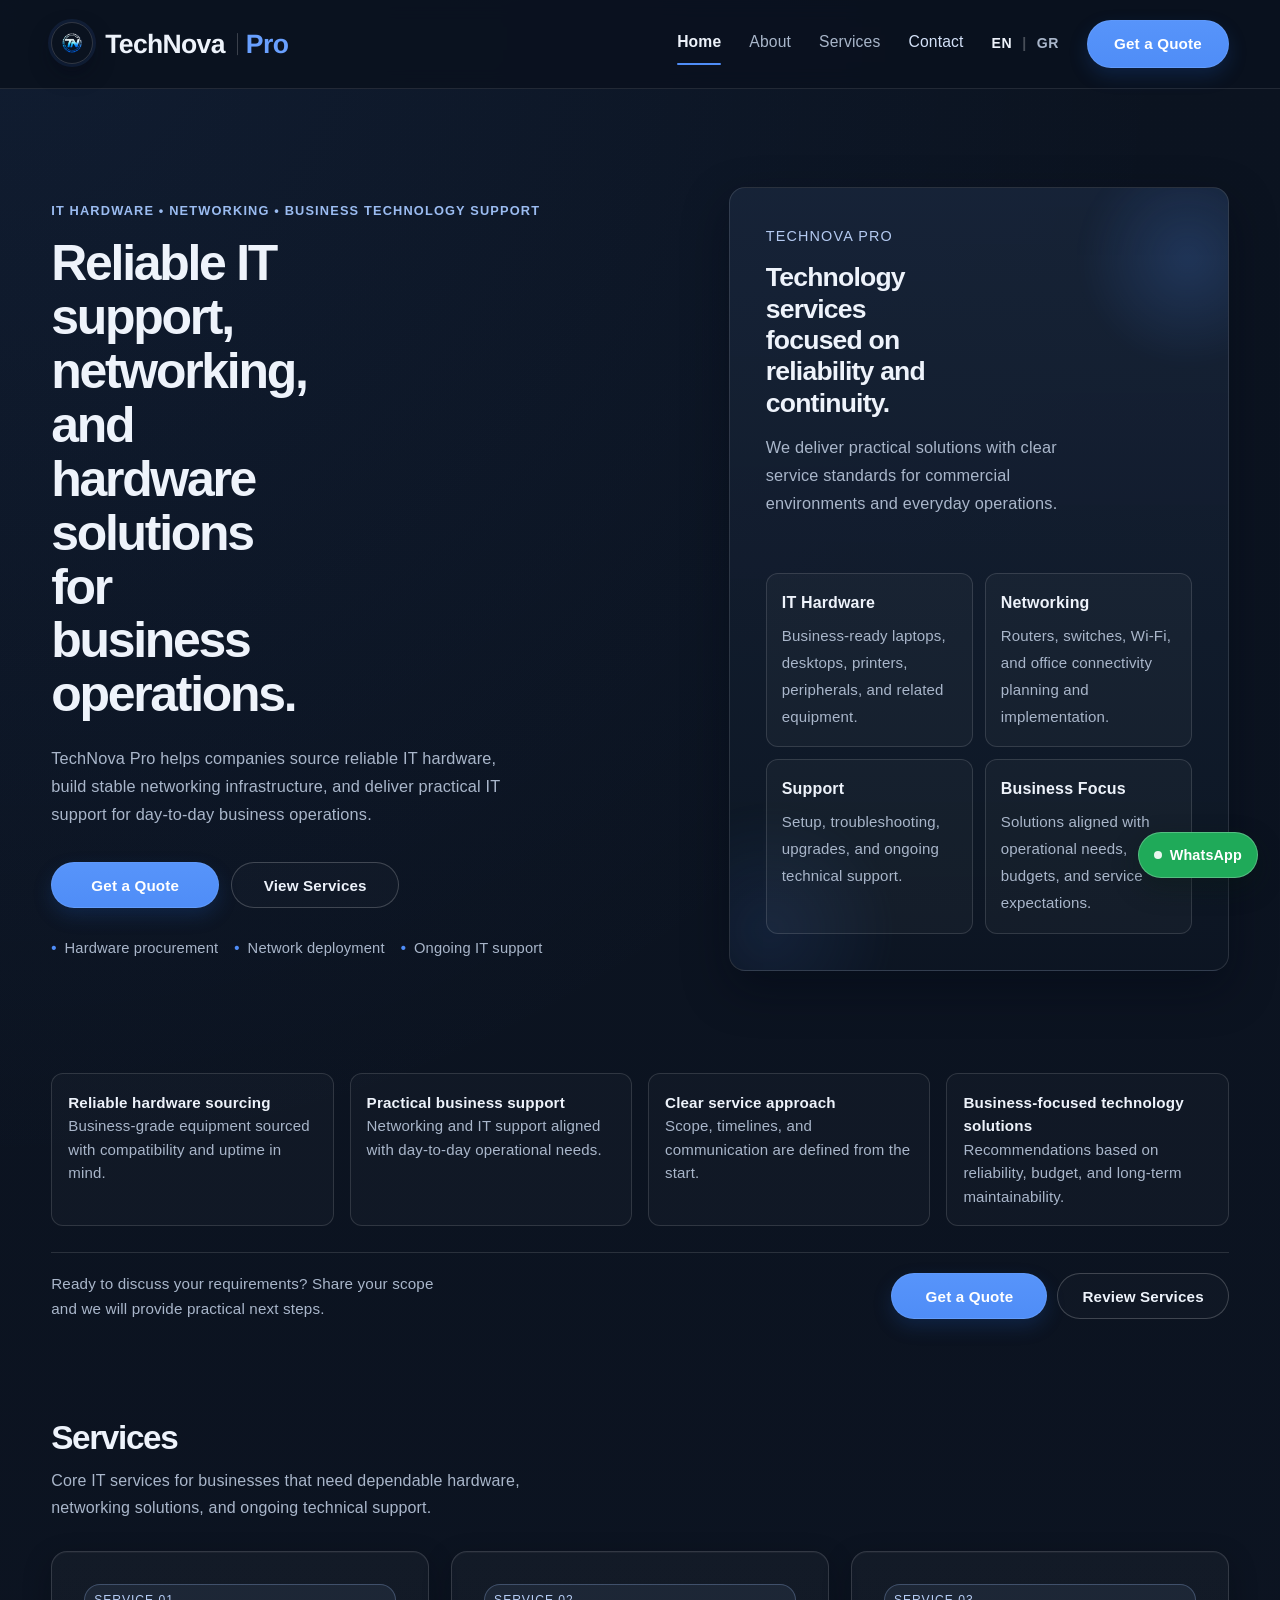
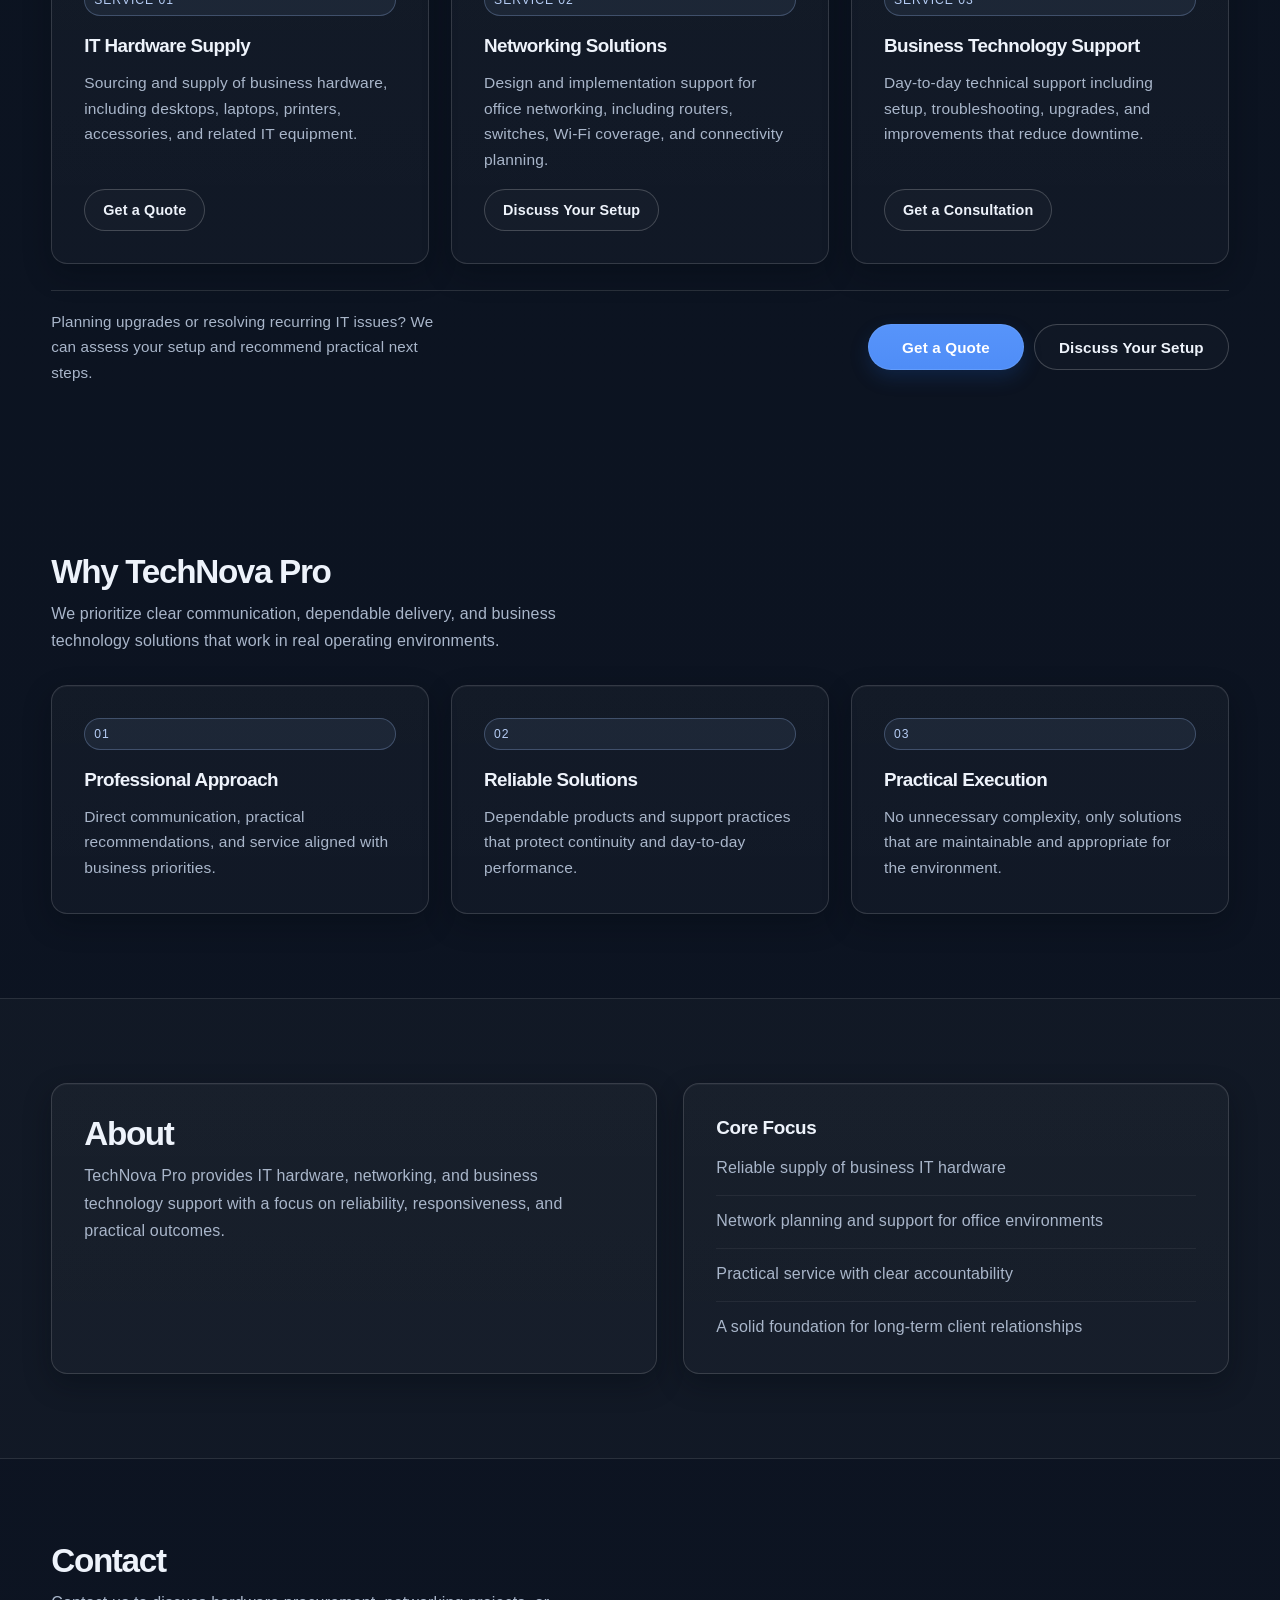
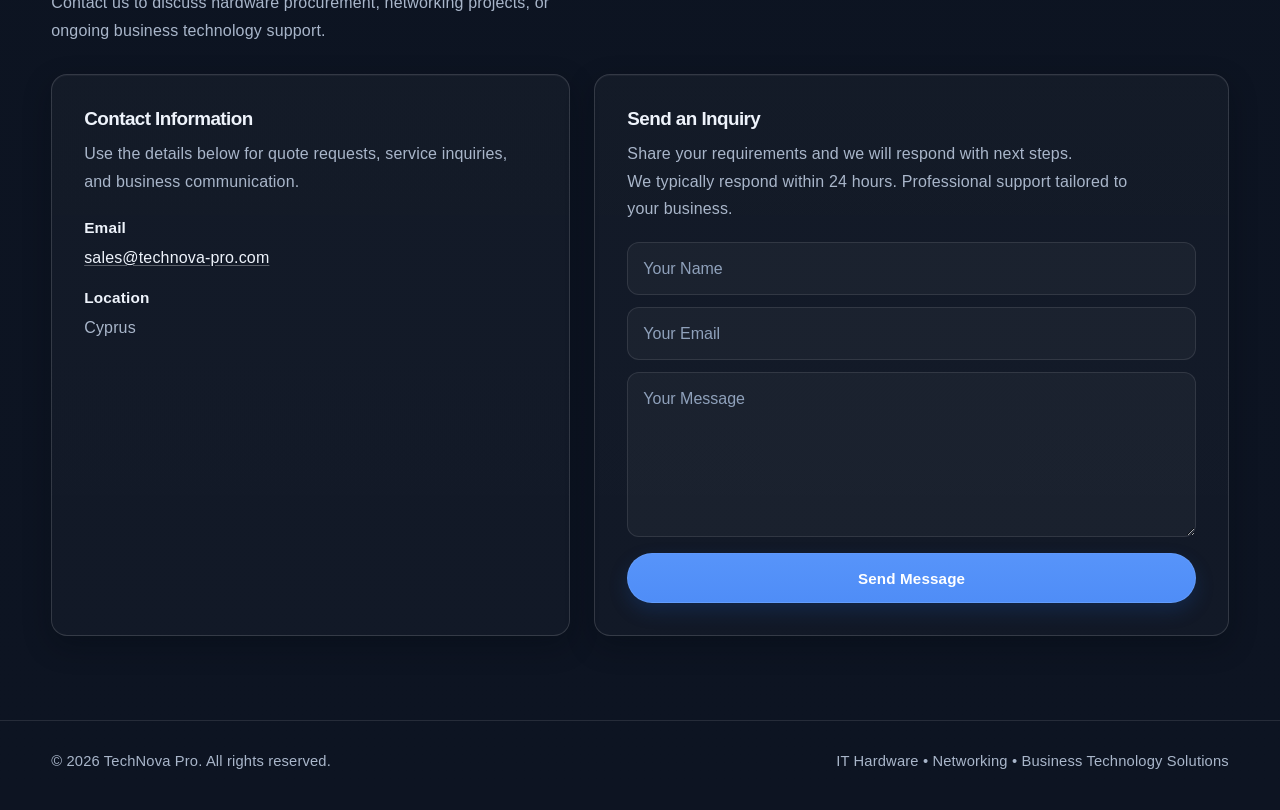
==== commit eac0d535: "Add Greek-language versions of the main site pages" ====
--- a/index.html
+++ b/index.html
@@ -10,6 +10,8 @@
     />
     <meta name="theme-color" content="#0d1422" />
     <link rel="canonical" href="https://technova-pro.com/" />
+    <link rel="alternate" hreflang="en" href="https://technova-pro.com/" />
+    <link rel="alternate" hreflang="el" href="https://technova-pro.com/gr/" />
     <link rel="icon" type="image/png" href="/favicon-32x32.png" />
     <link rel="manifest" href="/site.webmanifest" />
     <meta property="og:type" content="website" />
@@ -37,12 +39,12 @@
         "logo": "https://technova-pro.com/assets/logo-mark.png"
       }
     </script>
-    <script async src="https://www.googletagmanager.com/gtag/js?id=G-37M4ZJQTX5"></script>
+    <script async src="https://www.googletagmanager.com/gtag/js?id=G-CLG16D0WDW"></script>
     <script>
       window.dataLayer = window.dataLayer || [];
       function gtag(){dataLayer.push(arguments);}
       gtag('js', new Date());
-      gtag('config', 'G-37M4ZJQTX5');
+      gtag('config', 'G-CLG16D0WDW');
     </script>
     <link rel="preload" href="style.css" as="style" />
     <link rel="stylesheet" href="style.css" />
@@ -62,6 +64,11 @@
             <a href="services.html">Services</a>
             <a href="contact.html" class="nav-contact-link">Contact</a>
           </nav>
+          <div class="lang-switcher" aria-label="Language switcher">
+            <a href="index.html" aria-current="true">EN</a>
+            <span>|</span>
+            <a href="gr/">GR</a>
+          </div>
           <a href="#contact" class="btn">Get a Quote</a>
         </div>
       </div>
--- a/style.css
+++ b/style.css
@@ -125,6 +125,31 @@
   display: flex;
   align-items: center;
   gap: 28px;
+}
+
+.lang-switcher {
+  display: inline-flex;
+  align-items: center;
+  gap: 10px;
+  color: var(--muted);
+  font-size: 0.88rem;
+  font-weight: 600;
+  letter-spacing: 0.04em;
+  text-transform: uppercase;
+}
+
+.lang-switcher a {
+  color: var(--muted);
+  transition: color 0.18s ease;
+}
+
+.lang-switcher a:hover,
+.lang-switcher a[aria-current="true"] {
+  color: var(--text);
+}
+
+.lang-switcher span {
+  color: rgba(255, 255, 255, 0.26);
 }
 
 .nav-links {
@@ -918,6 +943,10 @@
     gap: 12px;
   }
 
+  .lang-switcher {
+    justify-content: flex-start;
+  }
+
   .nav-links {
     width: 100%;
     flex-wrap: wrap;
--- a/style.css
+++ b/style.css
@@ -125,6 +125,31 @@
   display: flex;
   align-items: center;
   gap: 28px;
+}
+
+.lang-switcher {
+  display: inline-flex;
+  align-items: center;
+  gap: 10px;
+  color: var(--muted);
+  font-size: 0.88rem;
+  font-weight: 600;
+  letter-spacing: 0.04em;
+  text-transform: uppercase;
+}
+
+.lang-switcher a {
+  color: var(--muted);
+  transition: color 0.18s ease;
+}
+
+.lang-switcher a:hover,
+.lang-switcher a[aria-current="true"] {
+  color: var(--text);
+}
+
+.lang-switcher span {
+  color: rgba(255, 255, 255, 0.26);
 }
 
 .nav-links {
@@ -918,6 +943,10 @@
     gap: 12px;
   }
 
+  .lang-switcher {
+    justify-content: flex-start;
+  }
+
   .nav-links {
     width: 100%;
     flex-wrap: wrap;
